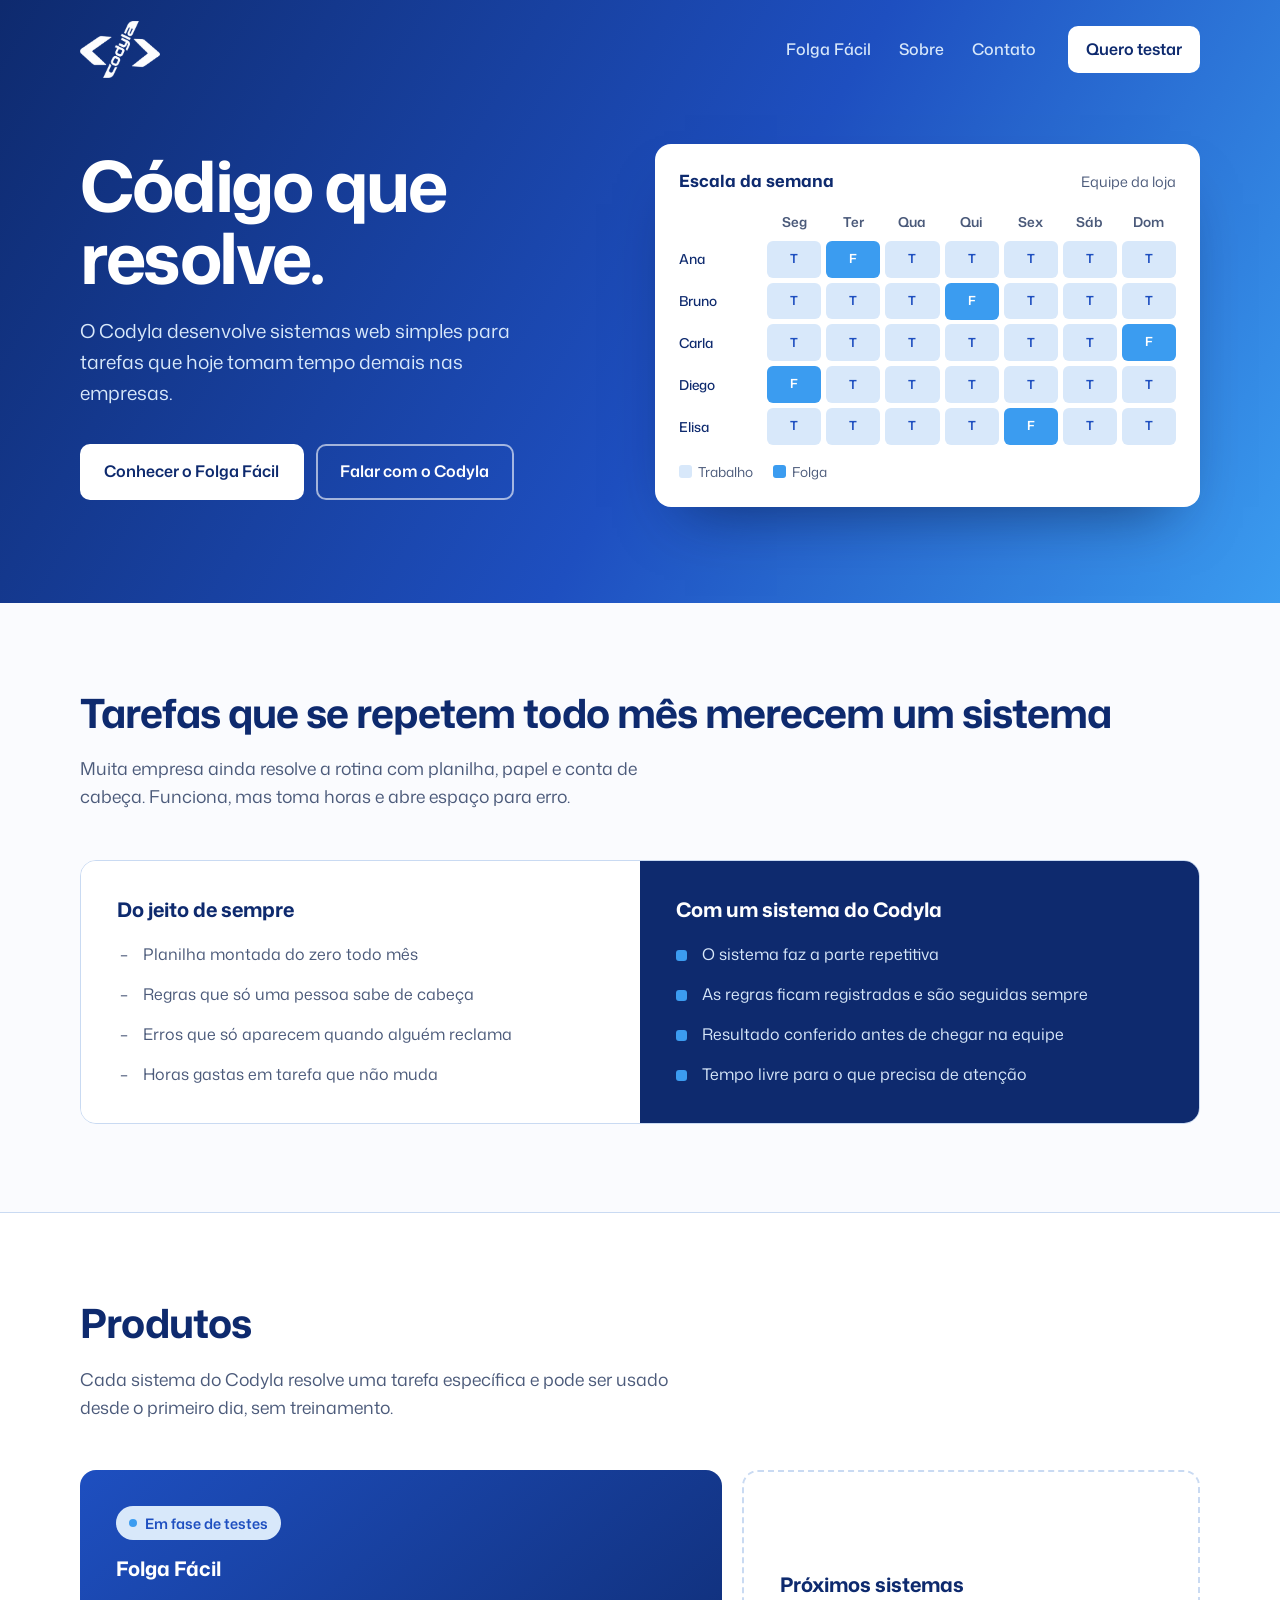
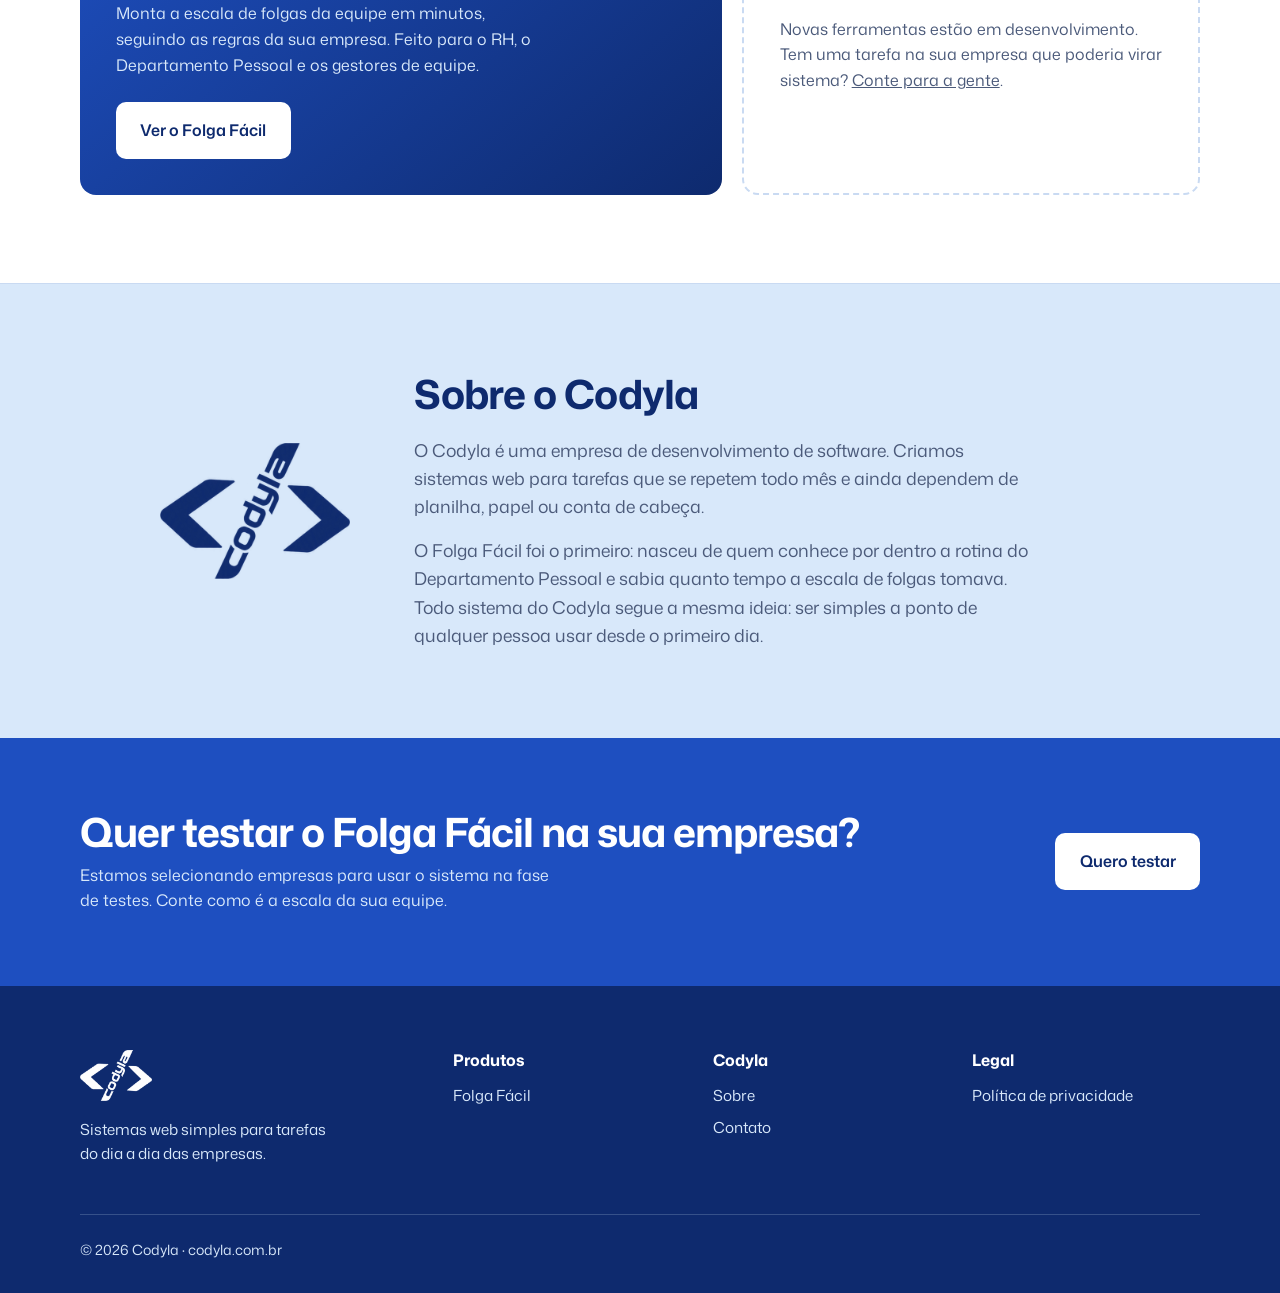
==== index.html @ 0c92e3c8 "Site do Codyla" ====
<!DOCTYPE html>
<html lang="pt-BR">
<head>
<meta charset="UTF-8">
<meta name="viewport" content="width=device-width, initial-scale=1">
<title>Codyla · Código que resolve</title>
<meta name="description" content="O Codyla desenvolve sistemas web simples para resolver tarefas do dia a dia das empresas. Conheça o Folga Fácil, o montador de escala de folgas.">
<meta property="og:title" content="Codyla · Código que resolve">
<meta property="og:description" content="O Codyla desenvolve sistemas web simples para resolver tarefas do dia a dia das empresas. Conheça o Folga Fácil, o montador de escala de folgas.">
<link rel="icon" type="image/png" href="img/favicon.png">
<link rel="apple-touch-icon" href="img/apple-touch-icon.png">
<link rel="preload" href="fonts/mona-sans.woff2" as="font" type="font/woff2" crossorigin>
<link rel="stylesheet" href="css/estilo.css">
</head>
<body>

<header class="topo">
  <div class="container">
    <a href="index.html" class="logo"><img src="img/logo-branco.png" alt="Codyla, página inicial" width="480" height="342"></a>
    <button class="botao-menu" type="button" aria-expanded="false" aria-controls="navegacao">Menu</button>
    <div class="navegacao" id="navegacao">
      <nav aria-label="Principal">
        <ul class="menu">
          <li><a href="folga-facil.html">Folga Fácil</a></li>
          <li><a href="index.html#sobre">Sobre</a></li>
          <li><a href="contato.html">Contato</a></li>
        </ul>
      </nav>
      <a class="botao botao-claro botao-pequeno" href="contato.html?assunto=testar">Quero testar</a>
    </div>
  </div>
</header>

<main>
  <section class="abertura" aria-labelledby="titulo">
    <div class="container">
      <div>
        <h1 id="titulo">Código que resolve.</h1>
        <p>O Codyla desenvolve sistemas web simples para tarefas que hoje tomam tempo demais nas empresas.</p>
        <div class="botoes">
          <a class="botao botao-claro" href="folga-facil.html">Conhecer o Folga Fácil</a>
          <a class="botao botao-contorno" href="contato.html">Falar com o Codyla</a>
        </div>
      </div>
      <figure class="escala" aria-label="Exemplo de escala de folgas montada pelo Folga Fácil">
        <div class="escala-cab"><strong>Escala da semana</strong><span>Equipe da loja</span></div>
        <div class="grade" id="grade"></div>
        <figcaption class="escala-legenda">
          <span><i style="background:var(--gelo)"></i>Trabalho</span>
          <span><i style="background:var(--vivo)"></i>Folga</span>
        </figcaption>
      </figure>
    </div>
  </section>

  <section aria-labelledby="titulo-problema">
    <div class="container">
      <h2 id="titulo-problema">Tarefas que se repetem todo mês merecem um sistema</h2>
      <p class="intro">Muita empresa ainda resolve a rotina com planilha, papel e conta de cabeça. Funciona, mas toma horas e abre espaço para erro.</p>
      <div class="comparacao">
        <div class="antes">
          <h3>Do jeito de sempre</h3>
          <ul>
            <li>Planilha montada do zero todo mês</li>
            <li>Regras que só uma pessoa sabe de cabeça</li>
            <li>Erros que só aparecem quando alguém reclama</li>
            <li>Horas gastas em tarefa que não muda</li>
          </ul>
        </div>
        <div class="depois">
          <h3>Com um sistema do Codyla</h3>
          <ul>
            <li>O sistema faz a parte repetitiva</li>
            <li>As regras ficam registradas e são seguidas sempre</li>
            <li>Resultado conferido antes de chegar na equipe</li>
            <li>Tempo livre para o que precisa de atenção</li>
          </ul>
        </div>
      </div>
    </div>
  </section>

  <section class="fundo-branco" aria-labelledby="titulo-produtos">
    <div class="container">
      <h2 id="titulo-produtos">Produtos</h2>
      <p class="intro">Cada sistema do Codyla resolve uma tarefa específica e pode ser usado desde o primeiro dia, sem treinamento.</p>
      <div class="produtos">
        <article class="produto produto-destaque">
          <span class="status">Em fase de testes</span>
          <h3>Folga Fácil</h3>
          <p>Monta a escala de folgas da equipe em minutos, seguindo as regras da sua empresa. Feito para o RH, o Departamento Pessoal e os gestores de equipe.</p>
          <a class="botao botao-claro" href="folga-facil.html">Ver o Folga Fácil</a>
        </article>
        <article class="produto produto-futuro">
          <h3>Próximos sistemas</h3>
          <p>Novas ferramentas estão em desenvolvimento. Tem uma tarefa na sua empresa que poderia virar sistema? <a href="contato.html?assunto=ideia">Conte para a gente</a>.</p>
        </article>
      </div>
    </div>
  </section>

  <section class="sobre fundo-gelo" id="sobre" aria-labelledby="titulo-sobre">
    <div class="container">
      <img src="img/logo-navy.png" alt="" width="480" height="342">
      <div>
        <h2 id="titulo-sobre">Sobre o Codyla</h2>
        <p>O Codyla é uma empresa de desenvolvimento de software. Criamos sistemas web para tarefas que se repetem todo mês e ainda dependem de planilha, papel ou conta de cabeça.</p>
        <p>O Folga Fácil foi o primeiro: nasceu de quem conhece por dentro a rotina do Departamento Pessoal e sabia quanto tempo a escala de folgas tomava. Todo sistema do Codyla segue a mesma ideia: ser simples a ponto de qualquer pessoa usar desde o primeiro dia.</p>
      </div>
    </div>
  </section>

  <section class="chamada" aria-labelledby="titulo-chamada">
    <div class="container">
      <div>
        <h2 id="titulo-chamada">Quer testar o Folga Fácil na sua empresa?</h2>
        <p>Estamos selecionando empresas para usar o sistema na fase de testes. Conte como é a escala da sua equipe.</p>
      </div>
      <a class="botao botao-claro" href="contato.html?assunto=testar">Quero testar</a>
    </div>
  </section>
</main>

<footer>
  <div class="container">
    <div class="rodape-grade">
      <div>
        <img src="img/logo-branco.png" alt="Codyla" width="480" height="342">
        <p>Sistemas web simples para tarefas do dia a dia das empresas.</p>
      </div>
      <div>
        <h3>Produtos</h3>
        <ul><li><a href="folga-facil.html">Folga Fácil</a></li></ul>
      </div>
      <div>
        <h3>Codyla</h3>
        <ul>
          <li><a href="index.html#sobre">Sobre</a></li>
          <li><a href="contato.html">Contato</a></li>
        </ul>
      </div>
      <div>
        <h3>Legal</h3>
        <ul><li><a href="privacidade.html">Política de privacidade</a></li></ul>
      </div>
    </div>
    <div class="rodape-base">© <span class="ano">2026</span> Codyla · codyla.com.br</div>
  </div>
</footer>

<script src="js/site.js"></script>
</body>
</html>
---- css/estilo.css ----
@font-face{
  font-family:"Mona Sans";
  src:url("../fonts/mona-sans.woff2") format("woff2");
  font-weight:200 900;font-style:normal;font-display:swap;
}
/* Paleta oficial da marca (manual Codyla v1.0) */
:root{
  --gelo:#D8E8FA;
  --vivo:#3B9CF0;
  --royal:#1E4FC0;
  --noite:#0E2A6E;
  --fundo:#FAFBFE;
  --texto:#0E2A6E;
  --texto-suave:#4B5A7A;
  --branco:#FFFFFF;
  --linha:#C9DAF2;
  --raio:10px;
}
*{box-sizing:border-box;margin:0;padding:0}
html{scroll-behavior:smooth}
body{
  font-family:"Mona Sans",system-ui,-apple-system,"Segoe UI",sans-serif;
  font-size:1rem;line-height:1.6;color:var(--texto);background:var(--fundo);
  -webkit-font-smoothing:antialiased;
}
img{display:block;max-width:100%;height:auto}
a{color:inherit}
:focus-visible{outline:3px solid var(--vivo);outline-offset:3px;border-radius:4px}
.container{width:min(1120px,100% - 2.5rem);margin-inline:auto}

/* ---------- Cabeçalho ---------- */
.topo{position:absolute;inset:0 0 auto;z-index:10;padding:1.3rem 0}
.topo .container{display:flex;align-items:center;justify-content:space-between;gap:1rem}
.topo .logo img{width:80px}
.navegacao{display:flex;align-items:center;gap:2rem}
.menu{display:flex;gap:1.75rem;list-style:none;font-weight:500}
.menu a{text-decoration:none;color:var(--gelo)}
.menu a:hover,.menu a[aria-current="page"]{color:var(--branco)}
.menu a[aria-current="page"]{text-decoration:underline;text-underline-offset:6px;text-decoration-thickness:2px}
.botao-menu{display:none;background:none;border:2px solid rgba(255,255,255,.5);color:var(--branco);border-radius:8px;padding:.45rem .8rem;font:inherit;font-weight:600;cursor:pointer}

/* ---------- Botões ---------- */
.botoes{display:flex;flex-wrap:wrap;gap:.75rem}
.botao{
  display:inline-block;font:inherit;font-weight:600;text-decoration:none;cursor:pointer;
  padding:.85rem 1.4rem;border-radius:var(--raio);border:2px solid transparent;text-align:center;
}
.botao-pequeno{padding:.55rem 1rem}
.botao-claro{background:var(--branco);color:var(--noite)}
.botao-claro:hover{background:var(--gelo)}
.botao-contorno{border-color:rgba(255,255,255,.6);color:var(--branco)}
.botao-contorno:hover{border-color:var(--branco);background:rgba(255,255,255,.08)}
.botao-escuro{background:var(--royal);color:var(--branco)}
.botao-escuro:hover{background:var(--noite)}

/* ---------- Abertura (degradê do outdoor) ---------- */
.abertura{
  background:linear-gradient(120deg,var(--noite) 0%,var(--royal) 55%,var(--vivo) 100%);
  color:var(--branco);padding:9rem 0 6rem;
}
.abertura .container{display:grid;grid-template-columns:1fr 1.05fr;gap:3.5rem;align-items:center}
.abertura-curta{padding:8.5rem 0 4rem}
.abertura-curta .container{display:block;max-width:760px;margin-left:max(1.25rem,calc((100% - 1120px)/2))}
h1{font-weight:700;font-size:clamp(2.6rem,5.6vw,4.4rem);line-height:1.02;letter-spacing:-.035em;margin-bottom:1.4rem}
.abertura-curta h1{font-size:clamp(2.2rem,4.6vw,3.4rem)}
.abertura p{font-size:1.2rem;color:var(--gelo);max-width:36ch;margin-bottom:2.2rem}
.abertura-curta p{margin-bottom:0;max-width:52ch}

/* ---------- Escala de exemplo ---------- */
.escala{
  background:var(--branco);color:var(--texto);border-radius:16px;padding:1.5rem;
  box-shadow:0 30px 60px -30px rgba(5,18,52,.6);
}
.escala-cab{display:flex;justify-content:space-between;align-items:baseline;margin-bottom:1rem}
.escala-cab strong{font-weight:700;font-size:1.05rem}
.escala-cab span{font-size:.9rem;color:var(--texto-suave)}
.grade{display:grid;grid-template-columns:5.2rem repeat(7,1fr);gap:5px;font-size:.85rem}
.grade .dia{text-align:center;color:var(--texto-suave);font-weight:600;padding-bottom:.2rem}
.grade .nome{display:flex;align-items:center;font-weight:500;white-space:nowrap;overflow:hidden;text-overflow:ellipsis}
.celula{height:2.3rem;border-radius:6px;background:var(--gelo);display:grid;place-items:center;font-weight:600;font-size:.78rem;color:var(--royal)}
.celula.folga{background:var(--vivo);color:var(--branco)}
.escala-legenda{display:flex;gap:1.25rem;margin-top:1rem;font-size:.85rem;color:var(--texto-suave)}
.escala-legenda i{display:inline-block;width:.8rem;height:.8rem;border-radius:3px;margin-right:.4rem;vertical-align:-1px}
@media (prefers-reduced-motion:no-preference){
  .celula.folga{animation:marca-folga .45s ease-out both;animation-delay:calc(var(--o) * 110ms + 400ms)}
  @keyframes marca-folga{from{background:var(--gelo);color:transparent;transform:scale(.85)}to{background:var(--vivo);transform:scale(1)}}
}

/* ---------- Seções ---------- */
section{padding:5.5rem 0}
h2{font-weight:700;font-size:clamp(1.75rem,3.2vw,2.5rem);line-height:1.12;letter-spacing:-.025em;margin-bottom:1.25rem}
h3{font-weight:700;font-size:1.25rem;line-height:1.25;margin-bottom:.5rem}
.intro{color:var(--texto-suave);font-size:1.1rem;max-width:56ch;margin-bottom:3rem}
.fundo-gelo{background:var(--gelo)}
.fundo-branco{background:var(--branco);border-block:1px solid var(--linha)}

.status{
  display:inline-flex;align-items:center;gap:.5rem;font-size:.9rem;font-weight:600;
  background:var(--gelo);color:var(--royal);padding:.35rem .8rem;border-radius:99px;margin-bottom:1.25rem;
}
.status::before{content:"";width:.5rem;height:.5rem;border-radius:50%;background:var(--vivo)}
.abertura .status{background:rgba(255,255,255,.14);color:var(--branco)}

/* Antes x depois */
.comparacao{display:grid;grid-template-columns:1fr 1fr;border-radius:16px;overflow:hidden;border:1px solid var(--linha)}
.comparacao > div{padding:2.25rem}
.comparacao .antes{background:var(--branco)}
.comparacao .depois{background:var(--noite);color:var(--branco)}
.comparacao h3{margin-bottom:1.25rem}
.comparacao ul{list-style:none;display:grid;gap:.9rem}
.comparacao li{padding-left:1.6rem;position:relative}
.comparacao .antes li{color:var(--texto-suave)}
.comparacao .antes li::before{content:"–";position:absolute;left:.2rem;color:var(--texto-suave)}
.comparacao .depois li{color:var(--gelo)}
.comparacao .depois li::before{content:"";position:absolute;left:0;top:.5em;width:.7rem;height:.7rem;border-radius:3px;background:var(--vivo)}

/* Produtos */
.produtos{display:grid;grid-template-columns:1.4fr 1fr;gap:1.25rem}
.produto{border-radius:16px;padding:2.25rem;display:flex;flex-direction:column;gap:.75rem}
.produto-destaque{background:linear-gradient(140deg,var(--royal),var(--noite));color:var(--branco)}
.produto .status{align-self:flex-start;margin-bottom:.25rem}
.produto-destaque p{color:var(--gelo);max-width:44ch}
.produto-destaque .botao{align-self:flex-start;margin-top:.75rem}
.produto-futuro{border:2px dashed var(--linha);color:var(--texto-suave);justify-content:center}
.produto-futuro h3{color:var(--texto)}

/* Recursos */
.recursos{list-style:none;display:grid;grid-template-columns:1fr 1fr;gap:2rem 3rem}
.recursos li{padding-left:1.4rem;border-left:3px solid var(--vivo)}
.recursos strong{display:block;font-size:1.1rem;margin-bottom:.15rem}
.recursos span{color:var(--texto-suave)}

/* Passo a passo (sequência real) */
.passos{list-style:none;display:grid;grid-template-columns:repeat(3,1fr);gap:2.5rem;counter-reset:passo}
.passos li{counter-increment:passo}
.passos li::before{
  content:counter(passo);display:grid;place-items:center;width:2.6rem;height:2.6rem;border-radius:50%;
  background:var(--royal);color:var(--branco);font-weight:700;margin-bottom:1rem;
}
.passos p{color:var(--texto-suave)}

/* Sobre */
.sobre .container{display:grid;grid-template-columns:auto 1fr;gap:4rem;align-items:center;max-width:960px}
.sobre img{width:190px}
.sobre p{color:var(--texto-suave);margin-bottom:1rem;font-size:1.1rem;max-width:56ch}
.sobre p:last-child{margin-bottom:0}

/* Chamada final */
.chamada{background:var(--royal);color:var(--branco);padding:4.5rem 0}
.chamada .container{display:flex;justify-content:space-between;align-items:center;gap:2rem;flex-wrap:wrap}
.chamada h2{margin-bottom:.5rem}
.chamada p{color:var(--gelo);max-width:48ch}

/* Perguntas */
.perguntas{max-width:760px}
.perguntas details{border-bottom:1px solid var(--linha);padding:1.1rem 0}
.perguntas summary{font-weight:600;font-size:1.1rem;cursor:pointer;list-style:none;display:flex;justify-content:space-between;gap:1rem}
.perguntas summary::-webkit-details-marker{display:none}
.perguntas summary::after{content:"+";font-size:1.4rem;line-height:1;color:var(--royal)}
.perguntas details[open] summary::after{content:"–"}
.perguntas details p{color:var(--texto-suave);margin-top:.6rem;max-width:62ch}

/* ---------- Formulário ---------- */
.contato-grade{display:grid;grid-template-columns:1fr 1.4fr;gap:3.5rem;align-items:start}
.contato-lado p{color:var(--texto-suave);margin-bottom:1.25rem}
.contato-lado strong{display:block}
form{display:grid;gap:1rem;background:var(--branco);border:1px solid var(--linha);border-radius:16px;padding:2rem}
.duas{display:grid;grid-template-columns:1fr 1fr;gap:1rem}
label{display:grid;gap:.35rem;font-weight:600;font-size:.95rem}
label small{font-weight:400;color:var(--texto-suave)}
input,textarea,select{
  font:inherit;font-weight:400;padding:.75rem .9rem;border:1.5px solid var(--linha);border-radius:var(--raio);
  background:var(--fundo);color:var(--texto);width:100%;
}
input:focus,textarea:focus,select:focus{border-color:var(--royal);outline:none;box-shadow:0 0 0 3px var(--gelo)}
textarea{min-height:7rem;resize:vertical}
.aceite{display:flex;gap:.6rem;align-items:flex-start;font-weight:400;font-size:.92rem;color:var(--texto-suave)}
.aceite input{width:auto;margin-top:.3rem;accent-color:var(--royal)}
.escondido{position:absolute;left:-9999px}
form .botao{justify-self:start}

/* Texto longo (privacidade) */
.texto-longo{max-width:720px}
.texto-longo h2{font-size:1.4rem;margin:2.25rem 0 .6rem}
.texto-longo p,.texto-longo li{color:var(--texto-suave);margin-bottom:.8rem}
.texto-longo ul{padding-left:1.25rem}

/* ---------- Rodapé ---------- */
footer{background:var(--noite);color:var(--gelo);padding:4rem 0 2rem;font-size:.95rem}
.rodape-grade{display:grid;grid-template-columns:1.5fr repeat(3,1fr);gap:2rem;margin-bottom:3rem}
.rodape-grade img{width:72px;margin-bottom:1rem}
.rodape-grade p{max-width:28ch}
.rodape-grade h3{font-size:1rem;color:var(--branco);margin-bottom:.8rem}
.rodape-grade ul{list-style:none;display:grid;gap:.5rem}
.rodape-grade a{text-decoration:none}
.rodape-grade a:hover{color:var(--branco);text-decoration:underline}
.rodape-base{border-top:1px solid rgba(216,232,250,.2);padding-top:1.5rem;font-size:.88rem}

/* ---------- Responsivo ---------- */
@media (max-width:900px){
  .abertura .container,.contato-grade,.produtos{grid-template-columns:1fr;gap:2.5rem}
  .abertura{padding:7.5rem 0 4rem}
  .abertura-curta{padding:7.5rem 0 3.5rem}
  .sobre .container{grid-template-columns:1fr;gap:2rem}
  .sobre img{width:130px}
  .comparacao,.recursos,.passos{grid-template-columns:1fr}
  .rodape-grade{grid-template-columns:1fr 1fr}
  section{padding:4rem 0}
  .botao-menu{display:block}
  .navegacao{
    display:none;position:absolute;top:100%;left:1.25rem;right:1.25rem;
    flex-direction:column;align-items:stretch;gap:1rem;
    background:var(--noite);padding:1.25rem;border-radius:12px;box-shadow:0 20px 40px -20px rgba(0,0,0,.5);
  }
  .navegacao.aberta{display:flex}
  .menu{flex-direction:column;gap:.9rem}
}
@media (max-width:520px){
  .topo .logo img{width:66px}
  .escala{padding:1rem}
  .grade{grid-template-columns:4rem repeat(7,1fr);gap:3px;font-size:.75rem}
  .celula{height:1.9rem;font-size:.68rem}
  .duas{grid-template-columns:1fr}
  form{padding:1.25rem}
  .comparacao > div,.produto{padding:1.6rem}
  .rodape-grade{grid-template-columns:1fr}
}
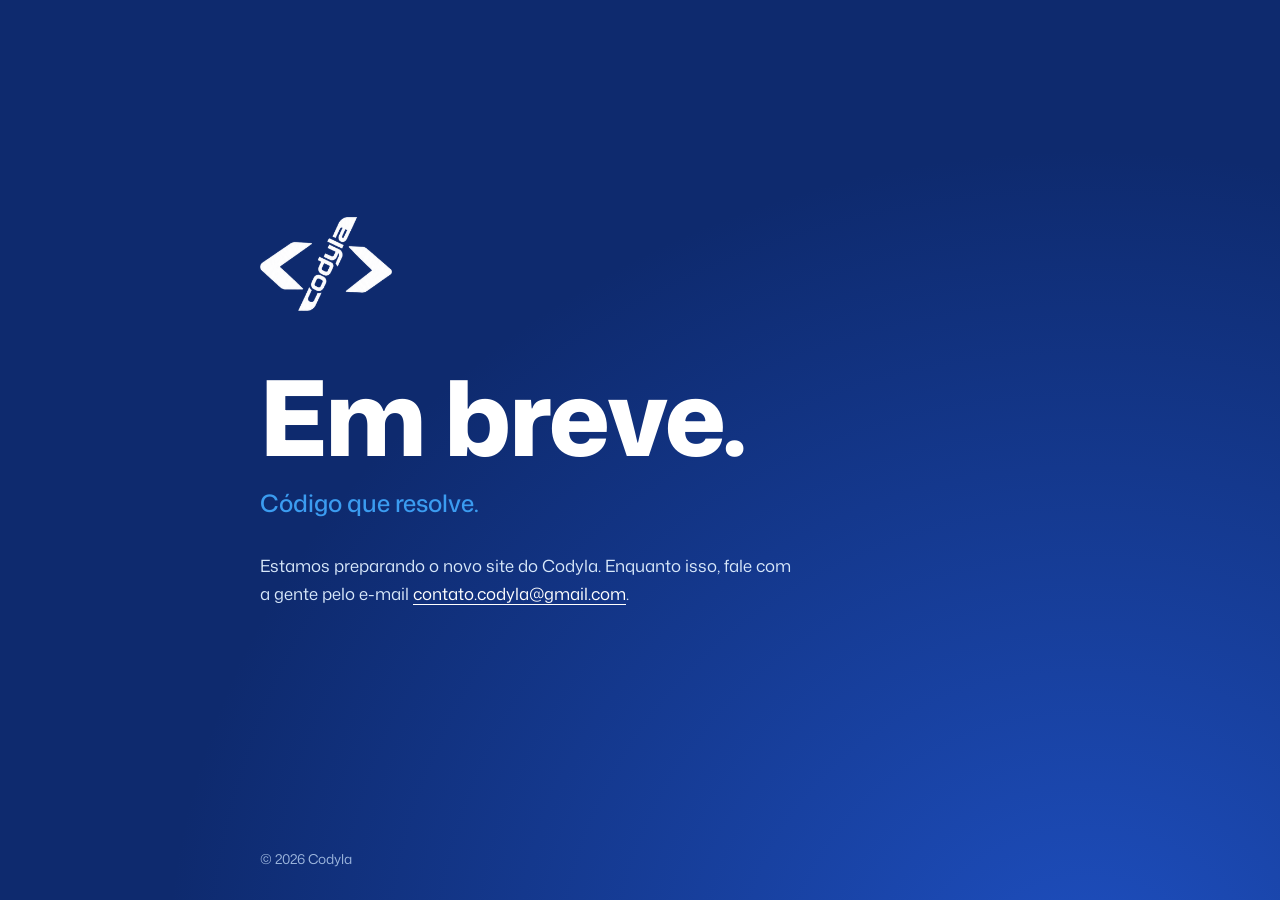
==== commit c5f41f5f: "Página Em breve" ====
--- a/index.html
+++ b/index.html
@@ -1,153 +1,38 @@
 <!DOCTYPE html>
+<!-- Página "Em breve" do Codyla. Fica no ramo em-breve do repositório do site. -->
 <html lang="pt-BR">
 <head>
 <meta charset="UTF-8">
 <meta name="viewport" content="width=device-width, initial-scale=1">
-<title>Codyla · Código que resolve</title>
-<meta name="description" content="O Codyla desenvolve sistemas web simples para resolver tarefas do dia a dia das empresas. Conheça o Folga Fácil, o montador de escala de folgas.">
-<meta property="og:title" content="Codyla · Código que resolve">
-<meta property="og:description" content="O Codyla desenvolve sistemas web simples para resolver tarefas do dia a dia das empresas. Conheça o Folga Fácil, o montador de escala de folgas.">
+<title>Codyla · Em breve</title>
+<meta name="description" content="O Codyla desenvolve sistemas web simples para resolver tarefas do dia a dia das empresas. Site novo em breve.">
 <link rel="icon" type="image/png" href="img/favicon.png">
 <link rel="apple-touch-icon" href="img/apple-touch-icon.png">
 <link rel="preload" href="fonts/mona-sans.woff2" as="font" type="font/woff2" crossorigin>
-<link rel="stylesheet" href="css/estilo.css">
+<style>
+  @font-face{font-family:"Mona Sans";src:url("fonts/mona-sans.woff2") format("woff2");font-weight:200 900;font-display:swap}
+  *{box-sizing:border-box;margin:0;padding:0}
+  html,body{height:100%}
+  body{font-family:"Mona Sans",system-ui,sans-serif;color:#D8E8FA;background:#0E2A6E;
+       background-image:radial-gradient(ellipse at 85% 110%,#1E4FC0 0%,transparent 60%);
+       display:flex;flex-direction:column;min-height:100vh;-webkit-font-smoothing:antialiased}
+  main{flex:1;display:flex;flex-direction:column;justify-content:center;width:min(760px,100% - 3rem);margin-inline:auto;padding:4rem 0}
+  img{width:132px;height:auto;margin-bottom:3.5rem}
+  h1{font-size:clamp(3rem,10vw,6.5rem);font-weight:800;font-stretch:112%;line-height:.95;letter-spacing:-.02em;color:#fff}
+  .frase{margin-top:1.25rem;font-size:clamp(1.15rem,2.6vw,1.5rem);font-weight:500;color:#3B9CF0}
+  p.texto{margin-top:2rem;max-width:34rem;font-size:1.05rem;line-height:1.65}
+  a{color:#fff;text-underline-offset:4px}
+  a:focus-visible{outline:3px solid #3B9CF0;outline-offset:3px;border-radius:3px}
+  footer{width:min(760px,100% - 3rem);margin:0 auto;padding:1.5rem 0 2rem;font-size:.85rem;color:#9DB6DD}
+</style>
 </head>
 <body>
-
-<header class="topo">
-  <div class="container">
-    <a href="index.html" class="logo"><img src="img/logo-branco.png" alt="Codyla, página inicial" width="480" height="342"></a>
-    <button class="botao-menu" type="button" aria-expanded="false" aria-controls="navegacao">Menu</button>
-    <div class="navegacao" id="navegacao">
-      <nav aria-label="Principal">
-        <ul class="menu">
-          <li><a href="folga-facil.html">Folga Fácil</a></li>
-          <li><a href="index.html#sobre">Sobre</a></li>
-          <li><a href="contato.html">Contato</a></li>
-        </ul>
-      </nav>
-      <a class="botao botao-claro botao-pequeno" href="contato.html?assunto=testar">Quero testar</a>
-    </div>
-  </div>
-</header>
-
 <main>
-  <section class="abertura" aria-labelledby="titulo">
-    <div class="container">
-      <div>
-        <h1 id="titulo">Código que resolve.</h1>
-        <p>O Codyla desenvolve sistemas web simples para tarefas que hoje tomam tempo demais nas empresas.</p>
-        <div class="botoes">
-          <a class="botao botao-claro" href="folga-facil.html">Conhecer o Folga Fácil</a>
-          <a class="botao botao-contorno" href="contato.html">Falar com o Codyla</a>
-        </div>
-      </div>
-      <figure class="escala" aria-label="Exemplo de escala de folgas montada pelo Folga Fácil">
-        <div class="escala-cab"><strong>Escala da semana</strong><span>Equipe da loja</span></div>
-        <div class="grade" id="grade"></div>
-        <figcaption class="escala-legenda">
-          <span><i style="background:var(--gelo)"></i>Trabalho</span>
-          <span><i style="background:var(--vivo)"></i>Folga</span>
-        </figcaption>
-      </figure>
-    </div>
-  </section>
-
-  <section aria-labelledby="titulo-problema">
-    <div class="container">
-      <h2 id="titulo-problema">Tarefas que se repetem todo mês merecem um sistema</h2>
-      <p class="intro">Muita empresa ainda resolve a rotina com planilha, papel e conta de cabeça. Funciona, mas toma horas e abre espaço para erro.</p>
-      <div class="comparacao">
-        <div class="antes">
-          <h3>Do jeito de sempre</h3>
-          <ul>
-            <li>Planilha montada do zero todo mês</li>
-            <li>Regras que só uma pessoa sabe de cabeça</li>
-            <li>Erros que só aparecem quando alguém reclama</li>
-            <li>Horas gastas em tarefa que não muda</li>
-          </ul>
-        </div>
-        <div class="depois">
-          <h3>Com um sistema do Codyla</h3>
-          <ul>
-            <li>O sistema faz a parte repetitiva</li>
-            <li>As regras ficam registradas e são seguidas sempre</li>
-            <li>Resultado conferido antes de chegar na equipe</li>
-            <li>Tempo livre para o que precisa de atenção</li>
-          </ul>
-        </div>
-      </div>
-    </div>
-  </section>
-
-  <section class="fundo-branco" aria-labelledby="titulo-produtos">
-    <div class="container">
-      <h2 id="titulo-produtos">Produtos</h2>
-      <p class="intro">Cada sistema do Codyla resolve uma tarefa específica e pode ser usado desde o primeiro dia, sem treinamento.</p>
-      <div class="produtos">
-        <article class="produto produto-destaque">
-          <span class="status">Em fase de testes</span>
-          <h3>Folga Fácil</h3>
-          <p>Monta a escala de folgas da equipe em minutos, seguindo as regras da sua empresa. Feito para o RH, o Departamento Pessoal e os gestores de equipe.</p>
-          <a class="botao botao-claro" href="folga-facil.html">Ver o Folga Fácil</a>
-        </article>
-        <article class="produto produto-futuro">
-          <h3>Próximos sistemas</h3>
-          <p>Novas ferramentas estão em desenvolvimento. Tem uma tarefa na sua empresa que poderia virar sistema? <a href="contato.html?assunto=ideia">Conte para a gente</a>.</p>
-        </article>
-      </div>
-    </div>
-  </section>
-
-  <section class="sobre fundo-gelo" id="sobre" aria-labelledby="titulo-sobre">
-    <div class="container">
-      <img src="img/logo-navy.png" alt="" width="480" height="342">
-      <div>
-        <h2 id="titulo-sobre">Sobre o Codyla</h2>
-        <p>O Codyla é uma empresa de desenvolvimento de software. Criamos sistemas web para tarefas que se repetem todo mês e ainda dependem de planilha, papel ou conta de cabeça.</p>
-        <p>O Folga Fácil foi o primeiro: nasceu de quem conhece por dentro a rotina do Departamento Pessoal e sabia quanto tempo a escala de folgas tomava. Todo sistema do Codyla segue a mesma ideia: ser simples a ponto de qualquer pessoa usar desde o primeiro dia.</p>
-      </div>
-    </div>
-  </section>
-
-  <section class="chamada" aria-labelledby="titulo-chamada">
-    <div class="container">
-      <div>
-        <h2 id="titulo-chamada">Quer testar o Folga Fácil na sua empresa?</h2>
-        <p>Estamos selecionando empresas para usar o sistema na fase de testes. Conte como é a escala da sua equipe.</p>
-      </div>
-      <a class="botao botao-claro" href="contato.html?assunto=testar">Quero testar</a>
-    </div>
-  </section>
+  <img src="img/logo-branco.png" alt="Codyla" width="480" height="342">
+  <h1>Em breve.</h1>
+  <p class="frase">Código que resolve.</p>
+  <p class="texto">Estamos preparando o novo site do Codyla. Enquanto isso, fale com a gente pelo e-mail <a href="mailto:contato.codyla@gmail.com">contato.codyla@gmail.com</a>.</p>
 </main>
-
-<footer>
-  <div class="container">
-    <div class="rodape-grade">
-      <div>
-        <img src="img/logo-branco.png" alt="Codyla" width="480" height="342">
-        <p>Sistemas web simples para tarefas do dia a dia das empresas.</p>
-      </div>
-      <div>
-        <h3>Produtos</h3>
-        <ul><li><a href="folga-facil.html">Folga Fácil</a></li></ul>
-      </div>
-      <div>
-        <h3>Codyla</h3>
-        <ul>
-          <li><a href="index.html#sobre">Sobre</a></li>
-          <li><a href="contato.html">Contato</a></li>
-        </ul>
-      </div>
-      <div>
-        <h3>Legal</h3>
-        <ul><li><a href="privacidade.html">Política de privacidade</a></li></ul>
-      </div>
-    </div>
-    <div class="rodape-base">© <span class="ano">2026</span> Codyla · codyla.com.br</div>
-  </div>
-</footer>
-
-<script src="js/site.js"></script>
+<footer>© 2026 Codyla</footer>
 </body>
 </html>
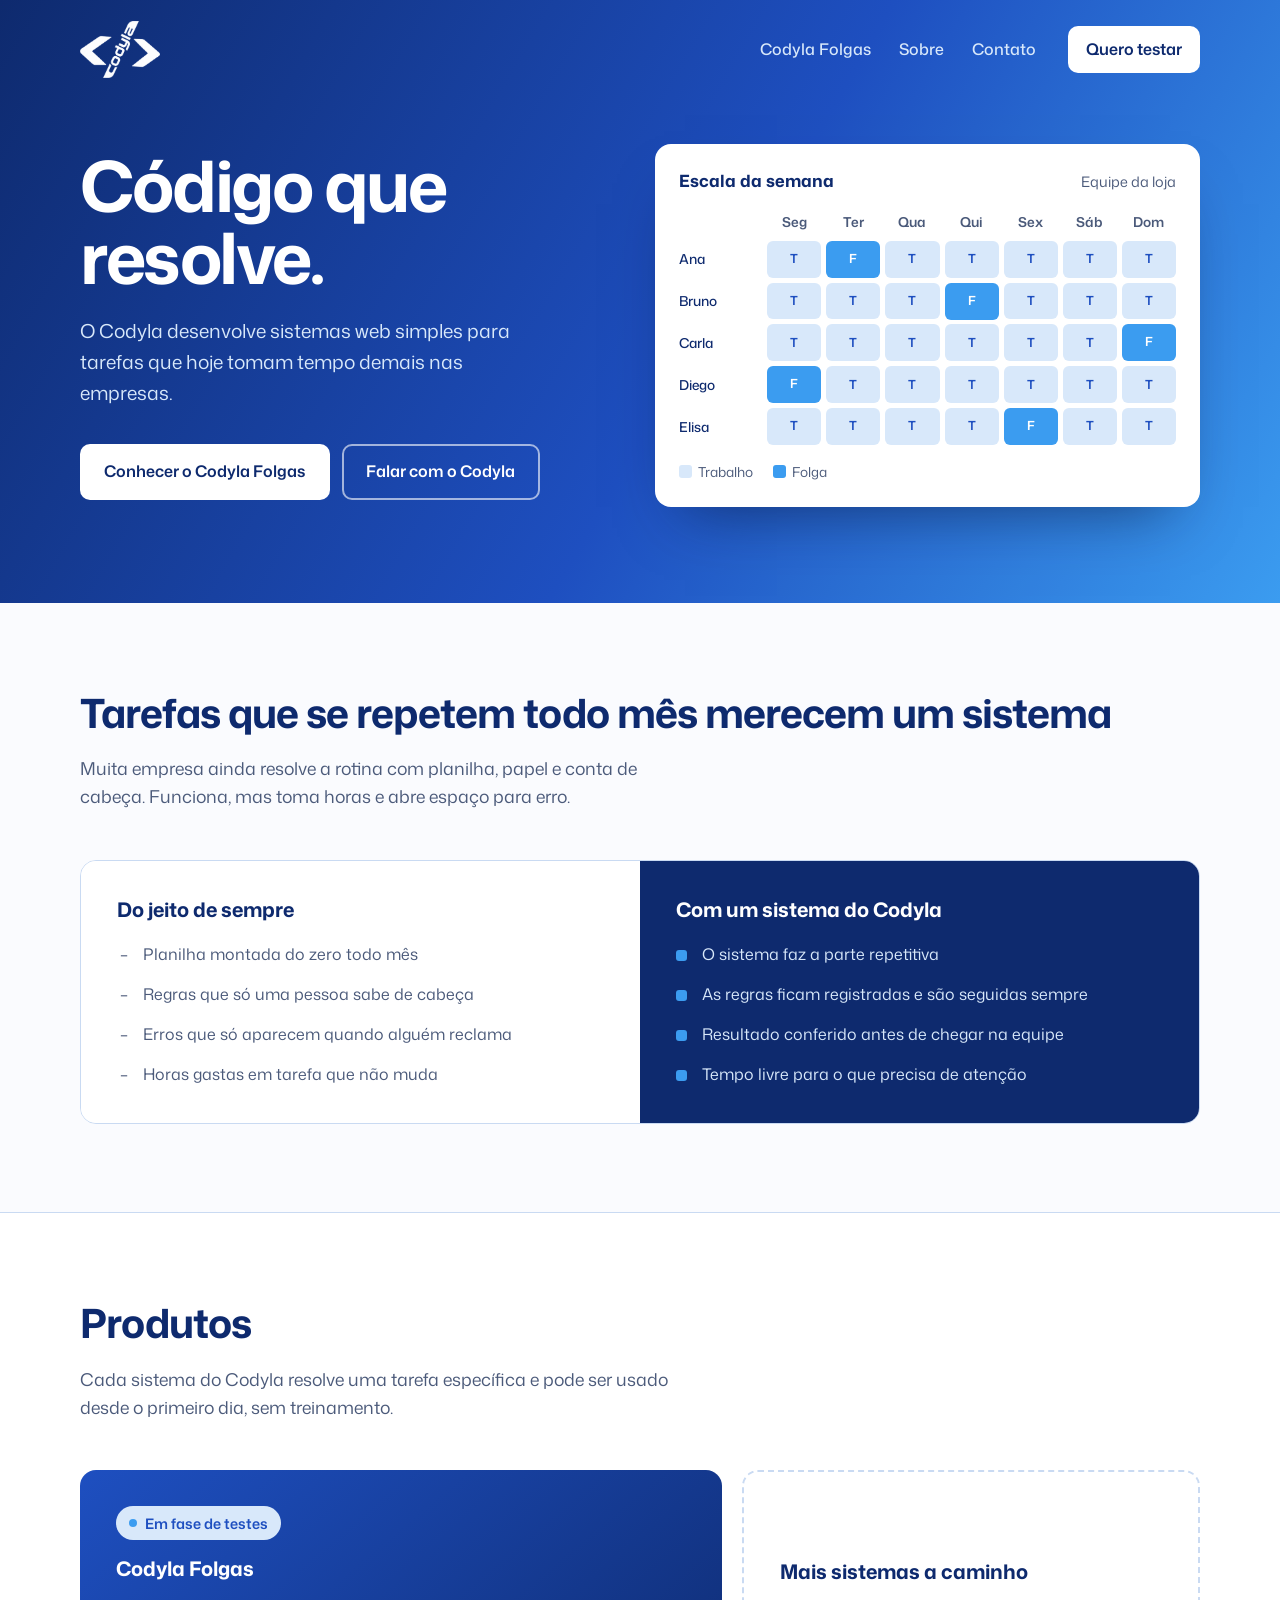
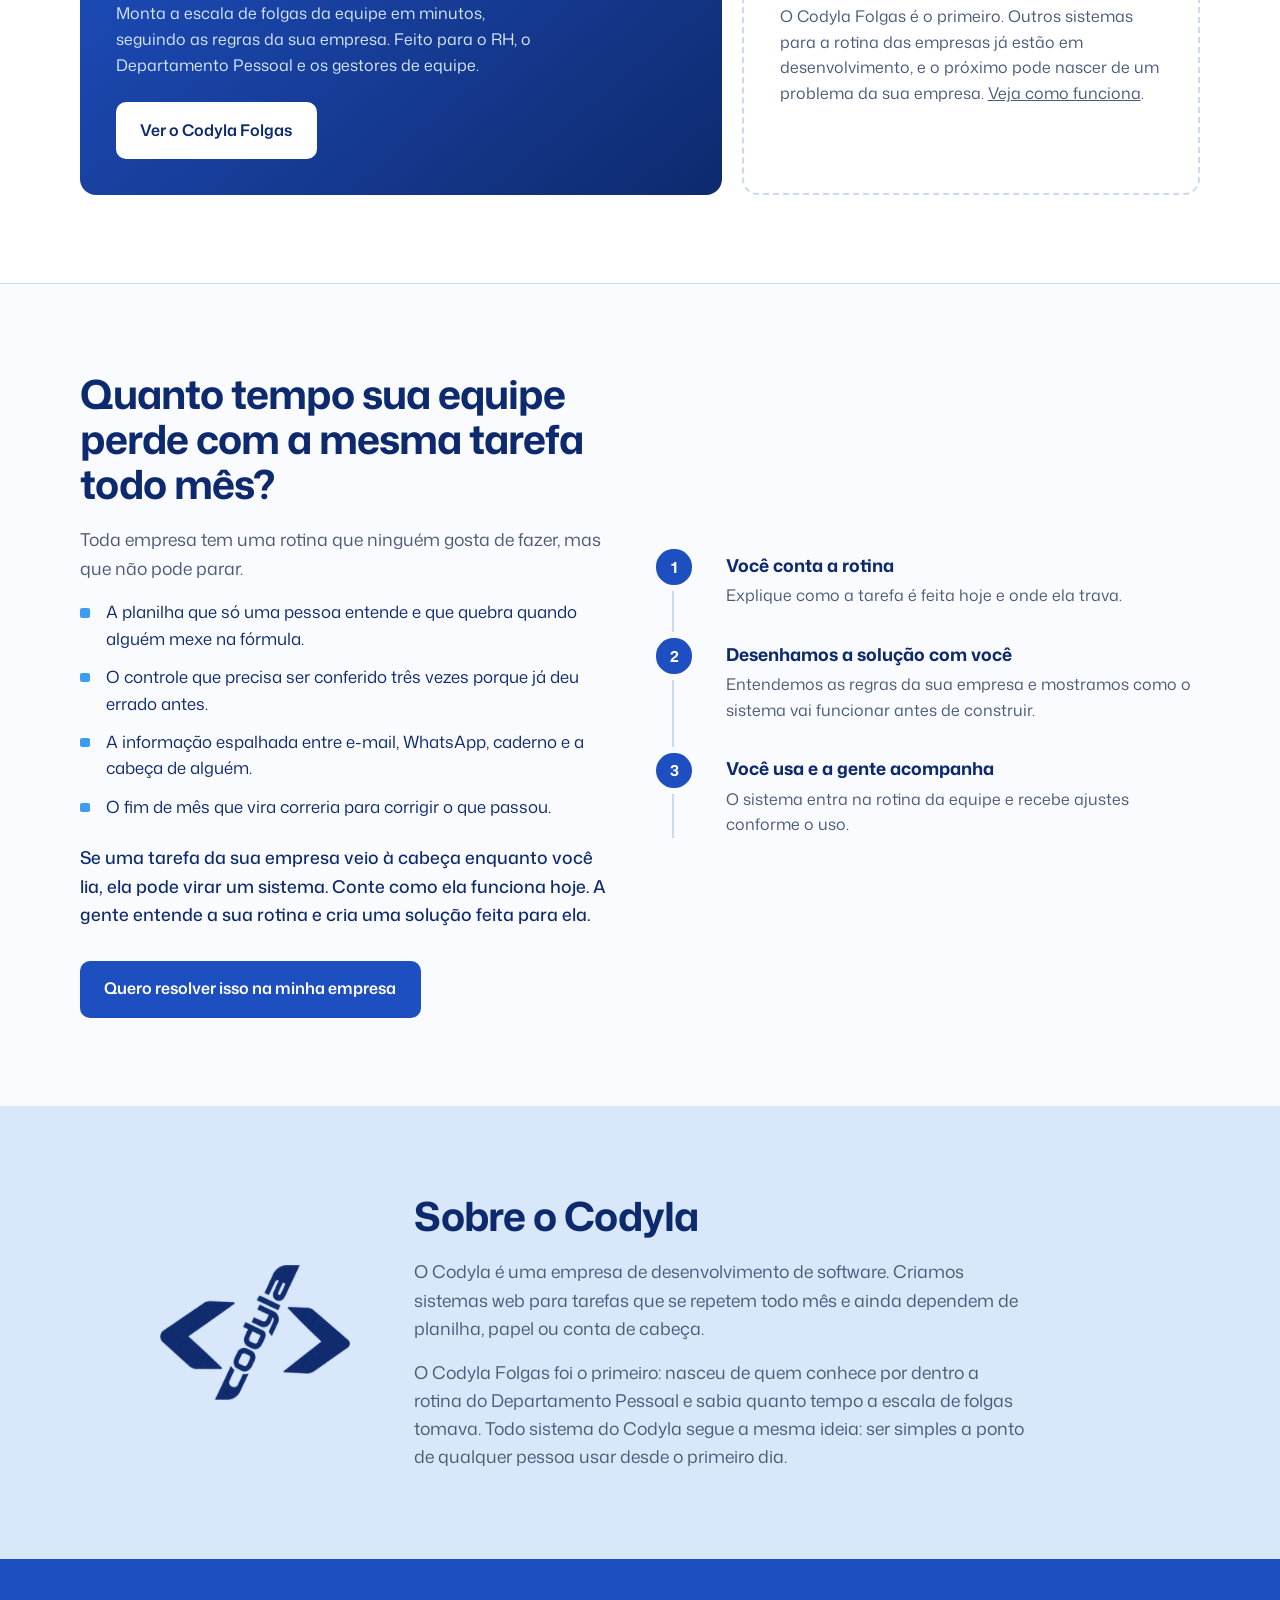
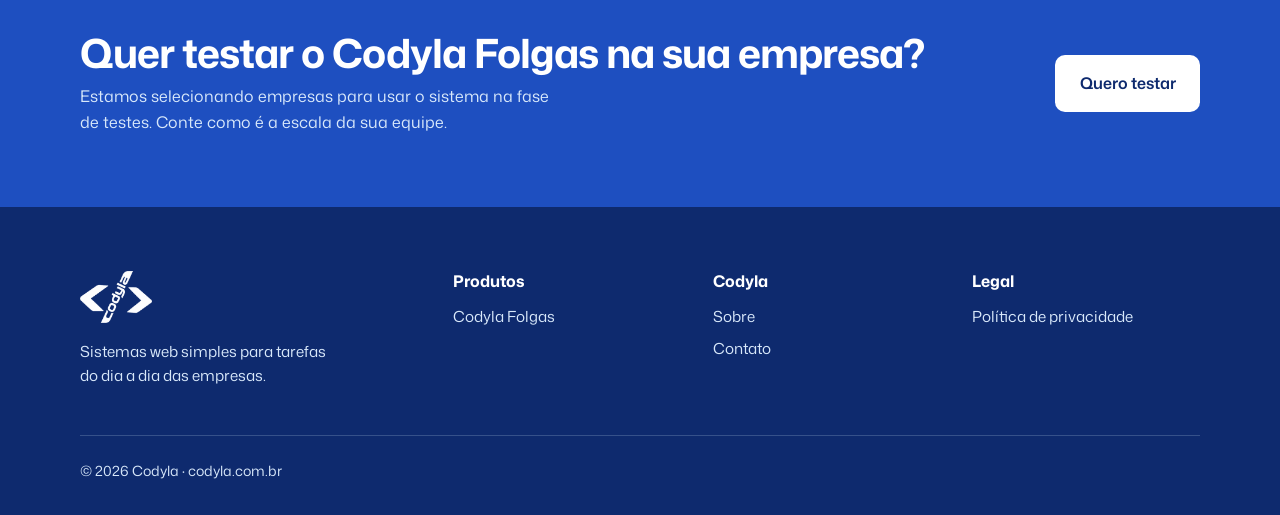
==== commit c4d8f732: "Página de preços, proposta de exemplo e site renomeado para Codyla Folgas" ====
--- a/index.html
+++ b/index.html
@@ -1,38 +1,175 @@
 <!DOCTYPE html>
-<!-- Página "Em breve" do Codyla. Fica no ramo em-breve do repositório do site. -->
 <html lang="pt-BR">
 <head>
 <meta charset="UTF-8">
 <meta name="viewport" content="width=device-width, initial-scale=1">
-<title>Codyla · Em breve</title>
-<meta name="description" content="O Codyla desenvolve sistemas web simples para resolver tarefas do dia a dia das empresas. Site novo em breve.">
+<title>Codyla · Código que resolve</title>
+<meta name="description" content="O Codyla desenvolve sistemas web simples para resolver tarefas do dia a dia das empresas. Conheça o Codyla Folgas, o montador de escala de folgas.">
+<meta property="og:title" content="Codyla · Código que resolve">
+<meta property="og:description" content="O Codyla desenvolve sistemas web simples para resolver tarefas do dia a dia das empresas. Conheça o Codyla Folgas, o montador de escala de folgas.">
 <link rel="icon" type="image/png" href="img/favicon.png">
 <link rel="apple-touch-icon" href="img/apple-touch-icon.png">
 <link rel="preload" href="fonts/mona-sans.woff2" as="font" type="font/woff2" crossorigin>
-<style>
-  @font-face{font-family:"Mona Sans";src:url("fonts/mona-sans.woff2") format("woff2");font-weight:200 900;font-display:swap}
-  *{box-sizing:border-box;margin:0;padding:0}
-  html,body{height:100%}
-  body{font-family:"Mona Sans",system-ui,sans-serif;color:#D8E8FA;background:#0E2A6E;
-       background-image:radial-gradient(ellipse at 85% 110%,#1E4FC0 0%,transparent 60%);
-       display:flex;flex-direction:column;min-height:100vh;-webkit-font-smoothing:antialiased}
-  main{flex:1;display:flex;flex-direction:column;justify-content:center;width:min(760px,100% - 3rem);margin-inline:auto;padding:4rem 0}
-  img{width:132px;height:auto;margin-bottom:3.5rem}
-  h1{font-size:clamp(3rem,10vw,6.5rem);font-weight:800;font-stretch:112%;line-height:.95;letter-spacing:-.02em;color:#fff}
-  .frase{margin-top:1.25rem;font-size:clamp(1.15rem,2.6vw,1.5rem);font-weight:500;color:#3B9CF0}
-  p.texto{margin-top:2rem;max-width:34rem;font-size:1.05rem;line-height:1.65}
-  a{color:#fff;text-underline-offset:4px}
-  a:focus-visible{outline:3px solid #3B9CF0;outline-offset:3px;border-radius:3px}
-  footer{width:min(760px,100% - 3rem);margin:0 auto;padding:1.5rem 0 2rem;font-size:.85rem;color:#9DB6DD}
-</style>
+<link rel="stylesheet" href="css/estilo.css">
 </head>
 <body>
+
+<header class="topo">
+  <div class="container">
+    <a href="index.html" class="logo"><img src="img/logo-branco.png" alt="Codyla, página inicial" width="480" height="342"></a>
+    <button class="botao-menu" type="button" aria-expanded="false" aria-controls="navegacao">Menu</button>
+    <div class="navegacao" id="navegacao">
+      <nav aria-label="Principal">
+        <ul class="menu">
+          <li><a href="codyla-folgas.html">Codyla Folgas</a></li>
+          <li><a href="index.html#sobre">Sobre</a></li>
+          <li><a href="contato.html">Contato</a></li>
+        </ul>
+      </nav>
+      <a class="botao botao-claro botao-pequeno" href="contato.html?assunto=testar">Quero testar</a>
+    </div>
+  </div>
+</header>
+
 <main>
-  <img src="img/logo-branco.png" alt="Codyla" width="480" height="342">
-  <h1>Em breve.</h1>
-  <p class="frase">Código que resolve.</p>
-  <p class="texto">Estamos preparando o novo site do Codyla. Enquanto isso, fale com a gente pelo e-mail <a href="mailto:contato.codyla@gmail.com">contato.codyla@gmail.com</a>.</p>
+  <section class="abertura" aria-labelledby="titulo">
+    <div class="container">
+      <div>
+        <h1 id="titulo">Código que resolve.</h1>
+        <p>O Codyla desenvolve sistemas web simples para tarefas que hoje tomam tempo demais nas empresas.</p>
+        <div class="botoes">
+          <a class="botao botao-claro" href="codyla-folgas.html">Conhecer o Codyla Folgas</a>
+          <a class="botao botao-contorno" href="contato.html">Falar com o Codyla</a>
+        </div>
+      </div>
+      <figure class="escala" aria-label="Exemplo de escala de folgas montada pelo Codyla Folgas">
+        <div class="escala-cab"><strong>Escala da semana</strong><span>Equipe da loja</span></div>
+        <div class="grade" id="grade"></div>
+        <figcaption class="escala-legenda">
+          <span><i style="background:var(--gelo)"></i>Trabalho</span>
+          <span><i style="background:var(--vivo)"></i>Folga</span>
+        </figcaption>
+      </figure>
+    </div>
+  </section>
+
+  <section aria-labelledby="titulo-problema">
+    <div class="container">
+      <h2 id="titulo-problema">Tarefas que se repetem todo mês merecem um sistema</h2>
+      <p class="intro">Muita empresa ainda resolve a rotina com planilha, papel e conta de cabeça. Funciona, mas toma horas e abre espaço para erro.</p>
+      <div class="comparacao">
+        <div class="antes">
+          <h3>Do jeito de sempre</h3>
+          <ul>
+            <li>Planilha montada do zero todo mês</li>
+            <li>Regras que só uma pessoa sabe de cabeça</li>
+            <li>Erros que só aparecem quando alguém reclama</li>
+            <li>Horas gastas em tarefa que não muda</li>
+          </ul>
+        </div>
+        <div class="depois">
+          <h3>Com um sistema do Codyla</h3>
+          <ul>
+            <li>O sistema faz a parte repetitiva</li>
+            <li>As regras ficam registradas e são seguidas sempre</li>
+            <li>Resultado conferido antes de chegar na equipe</li>
+            <li>Tempo livre para o que precisa de atenção</li>
+          </ul>
+        </div>
+      </div>
+    </div>
+  </section>
+
+  <section class="fundo-branco" aria-labelledby="titulo-produtos">
+    <div class="container">
+      <h2 id="titulo-produtos">Produtos</h2>
+      <p class="intro">Cada sistema do Codyla resolve uma tarefa específica e pode ser usado desde o primeiro dia, sem treinamento.</p>
+      <div class="produtos">
+        <article class="produto produto-destaque">
+          <span class="status">Em fase de testes</span>
+          <h3>Codyla Folgas</h3>
+          <p>Monta a escala de folgas da equipe em minutos, seguindo as regras da sua empresa. Feito para o RH, o Departamento Pessoal e os gestores de equipe.</p>
+          <a class="botao botao-claro" href="codyla-folgas.html">Ver o Codyla Folgas</a>
+        </article>
+        <article class="produto produto-futuro">
+          <h3>Mais sistemas a caminho</h3>
+          <p>O Codyla Folgas é o primeiro. Outros sistemas para a rotina das empresas já estão em desenvolvimento, e o próximo pode nascer de um problema da sua empresa. <a href="#sob-medida">Veja como funciona</a>.</p>
+        </article>
+      </div>
+    </div>
+  </section>
+
+  <section class="sob-medida" id="sob-medida" aria-labelledby="titulo-sob-medida">
+    <div class="container">
+      <div class="sob-medida-texto">
+        <h2 id="titulo-sob-medida">Quanto tempo sua equipe perde com a mesma tarefa todo mês?</h2>
+        <p>Toda empresa tem uma rotina que ninguém gosta de fazer, mas que não pode parar.</p>
+        <ul class="dores">
+          <li>A planilha que só uma pessoa entende e que quebra quando alguém mexe na fórmula.</li>
+          <li>O controle que precisa ser conferido três vezes porque já deu errado antes.</li>
+          <li>A informação espalhada entre e-mail, WhatsApp, caderno e a cabeça de alguém.</li>
+          <li>O fim de mês que vira correria para corrigir o que passou.</li>
+        </ul>
+        <p class="virada">Se uma tarefa da sua empresa veio à cabeça enquanto você lia, ela pode virar um sistema. Conte como ela funciona hoje. A gente entende a sua rotina e cria uma solução feita para ela.</p>
+        <a class="botao botao-escuro" href="contato.html?assunto=ideia">Quero resolver isso na minha empresa</a>
+      </div>
+      <ol class="etapas">
+        <li><strong>Você conta a rotina</strong>Explique como a tarefa é feita hoje e onde ela trava.</li>
+        <li><strong>Desenhamos a solução com você</strong>Entendemos as regras da sua empresa e mostramos como o sistema vai funcionar antes de construir.</li>
+        <li><strong>Você usa e a gente acompanha</strong>O sistema entra na rotina da equipe e recebe ajustes conforme o uso.</li>
+      </ol>
+    </div>
+  </section>
+
+  <section class="sobre fundo-gelo" id="sobre" aria-labelledby="titulo-sobre">
+    <div class="container">
+      <img src="img/logo-navy.png" alt="" width="480" height="342">
+      <div>
+        <h2 id="titulo-sobre">Sobre o Codyla</h2>
+        <p>O Codyla é uma empresa de desenvolvimento de software. Criamos sistemas web para tarefas que se repetem todo mês e ainda dependem de planilha, papel ou conta de cabeça.</p>
+        <p>O Codyla Folgas foi o primeiro: nasceu de quem conhece por dentro a rotina do Departamento Pessoal e sabia quanto tempo a escala de folgas tomava. Todo sistema do Codyla segue a mesma ideia: ser simples a ponto de qualquer pessoa usar desde o primeiro dia.</p>
+      </div>
+    </div>
+  </section>
+
+  <section class="chamada" aria-labelledby="titulo-chamada">
+    <div class="container">
+      <div>
+        <h2 id="titulo-chamada">Quer testar o Codyla Folgas na sua empresa?</h2>
+        <p>Estamos selecionando empresas para usar o sistema na fase de testes. Conte como é a escala da sua equipe.</p>
+      </div>
+      <a class="botao botao-claro" href="contato.html?assunto=testar">Quero testar</a>
+    </div>
+  </section>
 </main>
-<footer>© 2026 Codyla</footer>
+
+<footer>
+  <div class="container">
+    <div class="rodape-grade">
+      <div>
+        <img src="img/logo-branco.png" alt="Codyla" width="480" height="342">
+        <p>Sistemas web simples para tarefas do dia a dia das empresas.</p>
+      </div>
+      <div>
+        <h3>Produtos</h3>
+        <ul><li><a href="codyla-folgas.html">Codyla Folgas</a></li></ul>
+      </div>
+      <div>
+        <h3>Codyla</h3>
+        <ul>
+          <li><a href="index.html#sobre">Sobre</a></li>
+          <li><a href="contato.html">Contato</a></li>
+        </ul>
+      </div>
+      <div>
+        <h3>Legal</h3>
+        <ul><li><a href="privacidade.html">Política de privacidade</a></li></ul>
+      </div>
+    </div>
+    <div class="rodape-base">© <span class="ano">2026</span> Codyla · codyla.com.br</div>
+  </div>
+</footer>
+
+<script src="js/site.js"></script>
 </body>
 </html>
--- a/css/estilo.css
+++ b/css/estilo.css
@@ -0,0 +1,351 @@
+@font-face{
+  font-family:"Mona Sans";
+  src:url("../fonts/mona-sans.woff2") format("woff2");
+  font-weight:200 900;font-style:normal;font-display:swap;
+}
+/* Paleta oficial da marca (manual Codyla v1.0) */
+:root{
+  --gelo:#D8E8FA;
+  --vivo:#3B9CF0;
+  --royal:#1E4FC0;
+  --noite:#0E2A6E;
+  --fundo:#FAFBFE;
+  --texto:#0E2A6E;
+  --texto-suave:#4B5A7A;
+  --branco:#FFFFFF;
+  --linha:#C9DAF2;
+  --raio:10px;
+}
+*{box-sizing:border-box;margin:0;padding:0}
+html{scroll-behavior:smooth}
+body{
+  font-family:"Mona Sans",system-ui,-apple-system,"Segoe UI",sans-serif;
+  font-size:1rem;line-height:1.6;color:var(--texto);background:var(--fundo);
+  -webkit-font-smoothing:antialiased;
+}
+img{display:block;max-width:100%;height:auto}
+a{color:inherit}
+:focus-visible{outline:3px solid var(--vivo);outline-offset:3px;border-radius:4px}
+.container{width:min(1120px,100% - 2.5rem);margin-inline:auto}
+
+/* ---------- Cabeçalho ---------- */
+.topo{position:absolute;inset:0 0 auto;z-index:10;padding:1.3rem 0}
+.topo .container{display:flex;align-items:center;justify-content:space-between;gap:1rem}
+.topo .logo img{width:80px}
+.navegacao{display:flex;align-items:center;gap:2rem}
+.menu{display:flex;gap:1.75rem;list-style:none;font-weight:500}
+.menu a{text-decoration:none;color:var(--gelo)}
+.menu a:hover,.menu a[aria-current="page"]{color:var(--branco)}
+.menu a[aria-current="page"]{text-decoration:underline;text-underline-offset:6px;text-decoration-thickness:2px}
+.botao-menu{display:none;background:none;border:2px solid rgba(255,255,255,.5);color:var(--branco);border-radius:8px;padding:.45rem .8rem;font:inherit;font-weight:600;cursor:pointer}
+
+/* ---------- Botões ---------- */
+.botoes{display:flex;flex-wrap:wrap;gap:.75rem}
+.botao{
+  display:inline-block;font:inherit;font-weight:600;text-decoration:none;cursor:pointer;
+  padding:.85rem 1.4rem;border-radius:var(--raio);border:2px solid transparent;text-align:center;
+}
+.botao-pequeno{padding:.55rem 1rem}
+.botao-claro{background:var(--branco);color:var(--noite)}
+.botao-claro:hover{background:var(--gelo)}
+.botao-contorno{border-color:rgba(255,255,255,.6);color:var(--branco)}
+.botao-contorno:hover{border-color:var(--branco);background:rgba(255,255,255,.08)}
+.botao-escuro{background:var(--royal);color:var(--branco)}
+.botao-escuro:hover{background:var(--noite)}
+
+/* ---------- Abertura (degradê do outdoor) ---------- */
+.abertura{
+  background:linear-gradient(120deg,var(--noite) 0%,var(--royal) 55%,var(--vivo) 100%);
+  color:var(--branco);padding:9rem 0 6rem;
+}
+.abertura .container{display:grid;grid-template-columns:1fr 1.05fr;gap:3.5rem;align-items:center}
+.abertura-curta{padding:8.5rem 0 4rem}
+.abertura-curta .container{display:block;max-width:760px;margin-left:max(1.25rem,calc((100% - 1120px)/2))}
+h1{font-weight:700;font-size:clamp(2.6rem,5.6vw,4.4rem);line-height:1.02;letter-spacing:-.035em;margin-bottom:1.4rem}
+.abertura-curta h1{font-size:clamp(2.2rem,4.6vw,3.4rem)}
+.abertura p{font-size:1.2rem;color:var(--gelo);max-width:36ch;margin-bottom:2.2rem}
+.abertura-curta p{margin-bottom:0;max-width:52ch}
+
+/* ---------- Escala de exemplo ---------- */
+.escala{
+  background:var(--branco);color:var(--texto);border-radius:16px;padding:1.5rem;
+  box-shadow:0 30px 60px -30px rgba(5,18,52,.6);
+}
+.escala-cab{display:flex;justify-content:space-between;align-items:baseline;margin-bottom:1rem}
+.escala-cab strong{font-weight:700;font-size:1.05rem}
+.escala-cab span{font-size:.9rem;color:var(--texto-suave)}
+.grade{display:grid;grid-template-columns:5.2rem repeat(7,1fr);gap:5px;font-size:.85rem}
+.grade .dia{text-align:center;color:var(--texto-suave);font-weight:600;padding-bottom:.2rem}
+.grade .nome{display:flex;align-items:center;font-weight:500;white-space:nowrap;overflow:hidden;text-overflow:ellipsis}
+.celula{height:2.3rem;border-radius:6px;background:var(--gelo);display:grid;place-items:center;font-weight:600;font-size:.78rem;color:var(--royal)}
+.celula.folga{background:var(--vivo);color:var(--branco)}
+.escala-legenda{display:flex;gap:1.25rem;margin-top:1rem;font-size:.85rem;color:var(--texto-suave)}
+.escala-legenda i{display:inline-block;width:.8rem;height:.8rem;border-radius:3px;margin-right:.4rem;vertical-align:-1px}
+@media (prefers-reduced-motion:no-preference){
+  .celula.folga{animation:marca-folga .45s ease-out both;animation-delay:calc(var(--o) * 110ms + 400ms)}
+  @keyframes marca-folga{from{background:var(--gelo);color:transparent;transform:scale(.85)}to{background:var(--vivo);transform:scale(1)}}
+}
+
+/* ---------- Seções ---------- */
+section{padding:5.5rem 0}
+h2{font-weight:700;font-size:clamp(1.75rem,3.2vw,2.5rem);line-height:1.12;letter-spacing:-.025em;margin-bottom:1.25rem}
+h3{font-weight:700;font-size:1.25rem;line-height:1.25;margin-bottom:.5rem}
+.intro{color:var(--texto-suave);font-size:1.1rem;max-width:56ch;margin-bottom:3rem}
+.fundo-gelo{background:var(--gelo)}
+.fundo-branco{background:var(--branco);border-block:1px solid var(--linha)}
+
+.status{
+  display:inline-flex;align-items:center;gap:.5rem;font-size:.9rem;font-weight:600;
+  background:var(--gelo);color:var(--royal);padding:.35rem .8rem;border-radius:99px;margin-bottom:1.25rem;
+}
+.status::before{content:"";width:.5rem;height:.5rem;border-radius:50%;background:var(--vivo)}
+.abertura .status{background:rgba(255,255,255,.14);color:var(--branco)}
+
+/* Antes x depois */
+.comparacao{display:grid;grid-template-columns:1fr 1fr;border-radius:16px;overflow:hidden;border:1px solid var(--linha)}
+.comparacao > div{padding:2.25rem}
+.comparacao .antes{background:var(--branco)}
+.comparacao .depois{background:var(--noite);color:var(--branco)}
+.comparacao h3{margin-bottom:1.25rem}
+.comparacao ul{list-style:none;display:grid;gap:.9rem}
+.comparacao li{padding-left:1.6rem;position:relative}
+.comparacao .antes li{color:var(--texto-suave)}
+.comparacao .antes li::before{content:"–";position:absolute;left:.2rem;color:var(--texto-suave)}
+.comparacao .depois li{color:var(--gelo)}
+.comparacao .depois li::before{content:"";position:absolute;left:0;top:.5em;width:.7rem;height:.7rem;border-radius:3px;background:var(--vivo)}
+
+/* Produtos */
+.produtos{display:grid;grid-template-columns:1.4fr 1fr;gap:1.25rem}
+.produto{border-radius:16px;padding:2.25rem;display:flex;flex-direction:column;gap:.75rem}
+.produto-destaque{background:linear-gradient(140deg,var(--royal),var(--noite));color:var(--branco)}
+.produto .status{align-self:flex-start;margin-bottom:.25rem}
+.produto-destaque p{color:var(--gelo);max-width:44ch}
+.produto-destaque .botao{align-self:flex-start;margin-top:.75rem}
+.produto-futuro{border:2px dashed var(--linha);color:var(--texto-suave);justify-content:center}
+.produto-futuro h3{color:var(--texto)}
+
+/* Recursos */
+.recursos{list-style:none;display:grid;grid-template-columns:1fr 1fr;gap:2rem 3rem}
+.recursos li{padding-left:1.4rem;border-left:3px solid var(--vivo)}
+.recursos strong{display:block;font-size:1.1rem;margin-bottom:.15rem}
+.recursos span{color:var(--texto-suave)}
+
+/* Passo a passo (sequência real) */
+.passos{list-style:none;display:grid;grid-template-columns:repeat(3,1fr);gap:2.5rem;counter-reset:passo}
+.passos li{counter-increment:passo}
+.passos li::before{
+  content:counter(passo);display:grid;place-items:center;width:2.6rem;height:2.6rem;border-radius:50%;
+  background:var(--royal);color:var(--branco);font-weight:700;margin-bottom:1rem;
+}
+.passos p{color:var(--texto-suave)}
+
+/* Sobre */
+.sobre .container{display:grid;grid-template-columns:auto 1fr;gap:4rem;align-items:center;max-width:960px}
+.sobre img{width:190px}
+.sobre p{color:var(--texto-suave);margin-bottom:1rem;font-size:1.1rem;max-width:56ch}
+.sobre p:last-child{margin-bottom:0}
+
+/* Chamada final */
+.chamada{background:var(--royal);color:var(--branco);padding:4.5rem 0}
+.chamada .container{display:flex;justify-content:space-between;align-items:center;gap:2rem;flex-wrap:wrap}
+.chamada h2{margin-bottom:.5rem}
+.chamada p{color:var(--gelo);max-width:48ch}
+
+/* Perguntas */
+.perguntas{max-width:760px}
+.perguntas details{border-bottom:1px solid var(--linha);padding:1.1rem 0}
+.perguntas summary{font-weight:600;font-size:1.1rem;cursor:pointer;list-style:none;display:flex;justify-content:space-between;gap:1rem}
+.perguntas summary::-webkit-details-marker{display:none}
+.perguntas summary::after{content:"+";font-size:1.4rem;line-height:1;color:var(--royal)}
+.perguntas details[open] summary::after{content:"–"}
+.perguntas details p{color:var(--texto-suave);margin-top:.6rem;max-width:62ch}
+
+/* ---------- Formulário ---------- */
+.contato-grade{display:grid;grid-template-columns:1fr 1.4fr;gap:3.5rem;align-items:start}
+.contato-lado p{color:var(--texto-suave);margin-bottom:1.25rem}
+.contato-lado strong{display:block}
+form{display:grid;gap:1rem;background:var(--branco);border:1px solid var(--linha);border-radius:16px;padding:2rem}
+.duas{display:grid;grid-template-columns:1fr 1fr;gap:1rem}
+label{display:grid;gap:.35rem;font-weight:600;font-size:.95rem}
+label small{font-weight:400;color:var(--texto-suave)}
+input,textarea,select{
+  font:inherit;font-weight:400;padding:.75rem .9rem;border:1.5px solid var(--linha);border-radius:var(--raio);
+  background:var(--fundo);color:var(--texto);width:100%;
+}
+input:focus,textarea:focus,select:focus{border-color:var(--royal);outline:none;box-shadow:0 0 0 3px var(--gelo)}
+textarea{min-height:7rem;resize:vertical}
+.aceite{display:flex;gap:.6rem;align-items:flex-start;font-weight:400;font-size:.92rem;color:var(--texto-suave)}
+.aceite input{width:auto;margin-top:.3rem;accent-color:var(--royal)}
+.escondido{position:absolute;left:-9999px}
+form .botao{justify-self:start}
+
+/* Texto longo (privacidade) */
+.texto-longo{max-width:720px}
+.texto-longo h2{font-size:1.4rem;margin:2.25rem 0 .6rem}
+.texto-longo p,.texto-longo li{color:var(--texto-suave);margin-bottom:.8rem}
+.texto-longo ul{padding-left:1.25rem}
+
+/* ---------- Rodapé ---------- */
+footer{background:var(--noite);color:var(--gelo);padding:4rem 0 2rem;font-size:.95rem}
+.rodape-grade{display:grid;grid-template-columns:1.5fr repeat(3,1fr);gap:2rem;margin-bottom:3rem}
+.rodape-grade img{width:72px;margin-bottom:1rem}
+.rodape-grade p{max-width:28ch}
+.rodape-grade h3{font-size:1rem;color:var(--branco);margin-bottom:.8rem}
+.rodape-grade ul{list-style:none;display:grid;gap:.5rem}
+.rodape-grade a{text-decoration:none}
+.rodape-grade a:hover{color:var(--branco);text-decoration:underline}
+.rodape-base{border-top:1px solid rgba(216,232,250,.2);padding-top:1.5rem;font-size:.88rem}
+
+/* ---------- Responsivo ---------- */
+@media (max-width:900px){
+  .abertura .container,.contato-grade,.produtos{grid-template-columns:1fr;gap:2.5rem}
+  .abertura{padding:7.5rem 0 4rem}
+  .abertura-curta{padding:7.5rem 0 3.5rem}
+  .sobre .container{grid-template-columns:1fr;gap:2rem}
+  .sobre img{width:130px}
+  .comparacao,.recursos,.passos{grid-template-columns:1fr}
+  .rodape-grade{grid-template-columns:1fr 1fr}
+  section{padding:4rem 0}
+  .botao-menu{display:block}
+  .navegacao{
+    display:none;position:absolute;top:100%;left:1.25rem;right:1.25rem;
+    flex-direction:column;align-items:stretch;gap:1rem;
+    background:var(--noite);padding:1.25rem;border-radius:12px;box-shadow:0 20px 40px -20px rgba(0,0,0,.5);
+  }
+  .navegacao.aberta{display:flex}
+  .menu{flex-direction:column;gap:.9rem}
+}
+@media (max-width:520px){
+  .topo .logo img{width:66px}
+  .escala{padding:1rem}
+  .grade{grid-template-columns:4rem repeat(7,1fr);gap:3px;font-size:.75rem}
+  .celula{height:1.9rem;font-size:.68rem}
+  .duas{grid-template-columns:1fr}
+  form{padding:1.25rem}
+  .comparacao > div,.produto{padding:1.6rem}
+  .rodape-grade{grid-template-columns:1fr}
+}
+
+/* ---------- Sistema sob medida ---------- */
+.sob-medida .container{display:grid;grid-template-columns:1fr 1fr;gap:4rem;align-items:center}
+.sob-medida-texto p{color:var(--texto-suave);font-size:1.1rem;max-width:48ch;margin-bottom:2rem}
+.etapas{list-style:none;counter-reset:passo;display:grid;gap:0;border-left:2px solid var(--linha)}
+.etapas li{counter-increment:passo;position:relative;padding:0 0 2rem 3.25rem;color:var(--texto-suave)}
+.etapas li:last-child{padding-bottom:0}
+.etapas li::before{content:counter(passo);position:absolute;left:-1.1rem;top:-.15rem;width:2.2rem;height:2.2rem;border-radius:50%;
+  background:var(--royal);color:var(--branco);font-weight:700;display:grid;place-items:center;font-size:.95rem;box-shadow:0 0 0 6px var(--fundo)}
+.etapas strong{display:block;color:var(--texto);font-size:1.1rem;margin-bottom:.2rem}
+@media (max-width:900px){.sob-medida .container{grid-template-columns:1fr;gap:2.5rem}}
+.sob-medida-texto p{margin-bottom:1rem}
+.dores{list-style:none;display:grid;gap:.7rem;margin:0 0 1.5rem;max-width:52ch}
+.dores li{position:relative;padding-left:1.6rem;font-size:1.05rem;color:var(--texto)}
+.dores li::before{content:"";position:absolute;left:0;top:.55em;width:.6rem;height:.6rem;border-radius:2px;background:var(--vivo)}
+.sob-medida-texto p.virada{color:var(--texto);font-weight:500;margin-bottom:2rem}
+
+/* ---------- Preços ---------- */
+.sr-only{position:absolute;width:1px;height:1px;overflow:hidden;clip:rect(0 0 0 0);white-space:nowrap}
+.calculadora{
+  display:flex;flex-wrap:wrap;gap:2rem 3rem;align-items:flex-end;justify-content:space-between;
+  background:var(--branco);border:1px solid var(--linha);border-radius:16px;padding:1.75rem 2rem;margin-bottom:2.5rem;
+}
+.calc-campo{flex:1 1 360px;display:grid;gap:.6rem}
+.calc-campo > label{font-size:1rem}
+.calc-numero{display:flex;align-items:center;gap:1.25rem}
+.calc-numero input[type=range]{flex:1;padding:0;border:0;background:none;accent-color:var(--royal);height:2rem}
+.calc-numero output{font-weight:700;font-size:1.25rem;min-width:9.5rem;text-align:right;font-variant-numeric:tabular-nums}
+.calc-periodo{border:0;display:flex;gap:.5rem;flex-wrap:wrap}
+.calc-periodo legend{font-weight:600;font-size:.95rem;margin-bottom:.6rem}
+.calc-periodo label{
+  display:flex;align-items:center;gap:.5rem;font-weight:600;cursor:pointer;
+  border:1.5px solid var(--linha);border-radius:var(--raio);padding:.65rem 1rem;min-height:44px;background:var(--fundo);
+}
+.calc-periodo label:has(input:checked){border-color:var(--royal);background:var(--gelo)}
+.calc-periodo input{width:auto;accent-color:var(--royal)}
+.selo-desconto{font-size:.8rem;font-weight:700;color:var(--royal);background:var(--branco);border-radius:99px;padding:.1rem .55rem}
+
+.planos{display:grid;grid-template-columns:repeat(3,1fr);gap:1.25rem;align-items:stretch}
+.plano{
+  position:relative;display:flex;flex-direction:column;gap:.5rem;
+  background:var(--branco);border:1px solid var(--linha);border-radius:16px;padding:2rem;
+}
+.plano h3{font-size:1.35rem;margin-bottom:0}
+.plano-para{color:var(--texto-suave);min-height:3.2em}
+.plano-preco{display:flex;align-items:baseline;gap:.3rem;margin-top:.75rem}
+.plano-preco strong{font-size:2.6rem;font-weight:700;letter-spacing:-.03em;line-height:1;font-variant-numeric:tabular-nums}
+.plano-preco span{color:var(--texto-suave);font-weight:500}
+.plano-pagamento{font-size:.9rem;color:var(--texto-suave);min-height:2.9em}
+.plano-itens{list-style:none;display:grid;gap:.6rem;margin:1rem 0 1.75rem;flex:1}
+.plano-itens li{position:relative;padding-left:1.6rem}
+.plano-itens li::before{content:"";position:absolute;left:0;top:.5em;width:.7rem;height:.7rem;border-radius:3px;background:var(--vivo)}
+.plano .botao{align-self:stretch}
+.plano-destaque{background:linear-gradient(160deg,var(--royal),var(--noite));color:var(--branco);border-color:transparent;box-shadow:0 30px 60px -35px rgba(5,18,52,.7)}
+.plano-destaque .plano-para,.plano-destaque .plano-preco span,.plano-destaque .plano-pagamento{color:var(--gelo)}
+.plano-selo{position:absolute;top:-.8rem;left:2rem;background:var(--vivo);color:var(--noite);font-size:.82rem;font-weight:700;border-radius:99px;padding:.25rem .8rem}
+.botao-contorno-escuro{border-color:var(--royal);color:var(--royal);background:transparent}
+.botao-contorno-escuro:hover{background:var(--gelo)}
+.nota-exemplo{margin-top:1.25rem;font-size:.9rem;color:var(--texto-suave)}
+
+.implantacao{list-style:none;display:grid;grid-template-columns:repeat(3,1fr);gap:1.25rem}
+.implantacao li{display:flex;flex-direction:column;gap:.4rem;border:1px solid var(--linha);border-radius:16px;padding:1.75rem;background:var(--fundo)}
+.implantacao strong{font-size:1.15rem}
+.implantacao span{color:var(--texto-suave);flex:1}
+.impl-preco{margin-top:.75rem;padding-top:.9rem;border-top:1px solid var(--linha)}
+.impl-preco b{font-size:1.3rem;font-variant-numeric:tabular-nums}
+.impl-preco small{display:block;color:var(--texto-suave);font-size:.9rem}
+
+.video-grade{display:grid;grid-template-columns:1fr 1.15fr;gap:3.5rem;align-items:center}
+.video-grade .intro{margin-bottom:0}
+.video-moldura{
+  aspect-ratio:16/9;border-radius:16px;display:grid;place-items:center;align-content:center;gap:.9rem;
+  background:linear-gradient(120deg,var(--noite),var(--royal));color:var(--gelo);
+}
+.video-play{width:4.5rem;height:4.5rem;border-radius:50%;background:var(--branco);color:var(--royal);display:grid;place-items:center;padding-left:.25rem}
+.video-moldura figcaption{font-weight:600;font-size:.95rem}
+
+@media (max-width:900px){
+  .planos,.implantacao,.video-grade{grid-template-columns:1fr}
+  .plano-para,.plano-pagamento{min-height:0}
+  .plano-destaque{order:-1}
+  .video-grade{gap:2rem}
+}
+@media (max-width:520px){
+  .calculadora{padding:1.4rem}
+  .calc-numero{flex-wrap:wrap;gap:.25rem}
+  .calc-numero input[type=range]{flex-basis:100%}
+  .calc-numero output{text-align:left;min-width:0}
+}
+
+/* ---------- Proposta (o que o cliente recebe pelo link) ---------- */
+.faixa-exemplo{background:var(--gelo);color:var(--royal);text-align:center;font-size:.88rem;font-weight:600;line-height:2.4rem;height:2.4rem;padding:0 1rem;overflow:hidden;white-space:nowrap;text-overflow:ellipsis}
+.topo-proposta{top:2.4rem}
+.botao-zap{display:inline-flex;align-items:center;justify-content:center;gap:.5rem}
+.abertura-proposta p{max-width:58ch}
+.proposta-valores{display:grid;grid-template-columns:1.2fr 1fr;gap:1.25rem;margin-bottom:2rem}
+.valor-bloco{border:1px solid var(--linha);border-radius:16px;padding:1.75rem 2rem;background:var(--branco);display:grid;gap:.4rem}
+.valor-principal{background:linear-gradient(160deg,var(--royal),var(--noite));color:var(--branco);border-color:transparent}
+.valor-rotulo{font-weight:600;font-size:.95rem}
+.valor-principal .valor-rotulo,.valor-principal .valor-detalhe,.valor-principal .valor-numero span{color:var(--gelo)}
+.valor-numero{display:flex;align-items:baseline;gap:.5rem;flex-wrap:wrap}
+.valor-numero strong{font-size:2.6rem;font-weight:700;letter-spacing:-.03em;line-height:1.1;font-variant-numeric:tabular-nums}
+.valor-numero span{color:var(--texto-suave);font-weight:500}
+.valor-detalhe{color:var(--texto-suave);font-size:.95rem}
+.proposta-acoes{display:flex;flex-wrap:wrap;gap:.75rem}
+.proposta-acoes[hidden],.proximos-passos[hidden],.form-ajustes[hidden],.aviso-proposta[hidden]{display:none}
+.form-ajustes{margin-top:1.25rem;max-width:640px}
+.aviso-proposta{margin-top:1.25rem;background:var(--gelo);color:var(--noite);border-radius:var(--raio);padding:1rem 1.25rem;font-weight:500;max-width:640px}
+.proximos-passos{border:1px solid var(--linha);border-radius:16px;background:var(--branco);padding:2.25rem;max-width:760px;display:grid;gap:1.25rem}
+.proximos-passos:focus{outline:none}
+.proximos-passos h2{margin-bottom:.25rem}
+.proximos-passos .status{justify-self:start;margin-bottom:0}
+.proximos-passos .etapas li::before{box-shadow:0 0 0 6px var(--branco)}
+.proximos-passos .botao{justify-self:start}
+footer .rodape-base a{color:var(--gelo)}
+.rodape-proposta{padding:1.5rem 0}
+.rodape-proposta .rodape-base{border-top:0;padding-top:0}
+@media (max-width:900px){.proposta-valores{grid-template-columns:1fr}}
+@media (max-width:520px){
+  .topo-proposta .botao-zap{font-size:0;gap:0;padding:.55rem .7rem}
+  .topo-proposta .botao-zap svg{width:20px;height:20px}
+  .proposta-acoes .botao{flex:1 1 100%}
+  .proximos-passos{padding:1.5rem}
+}
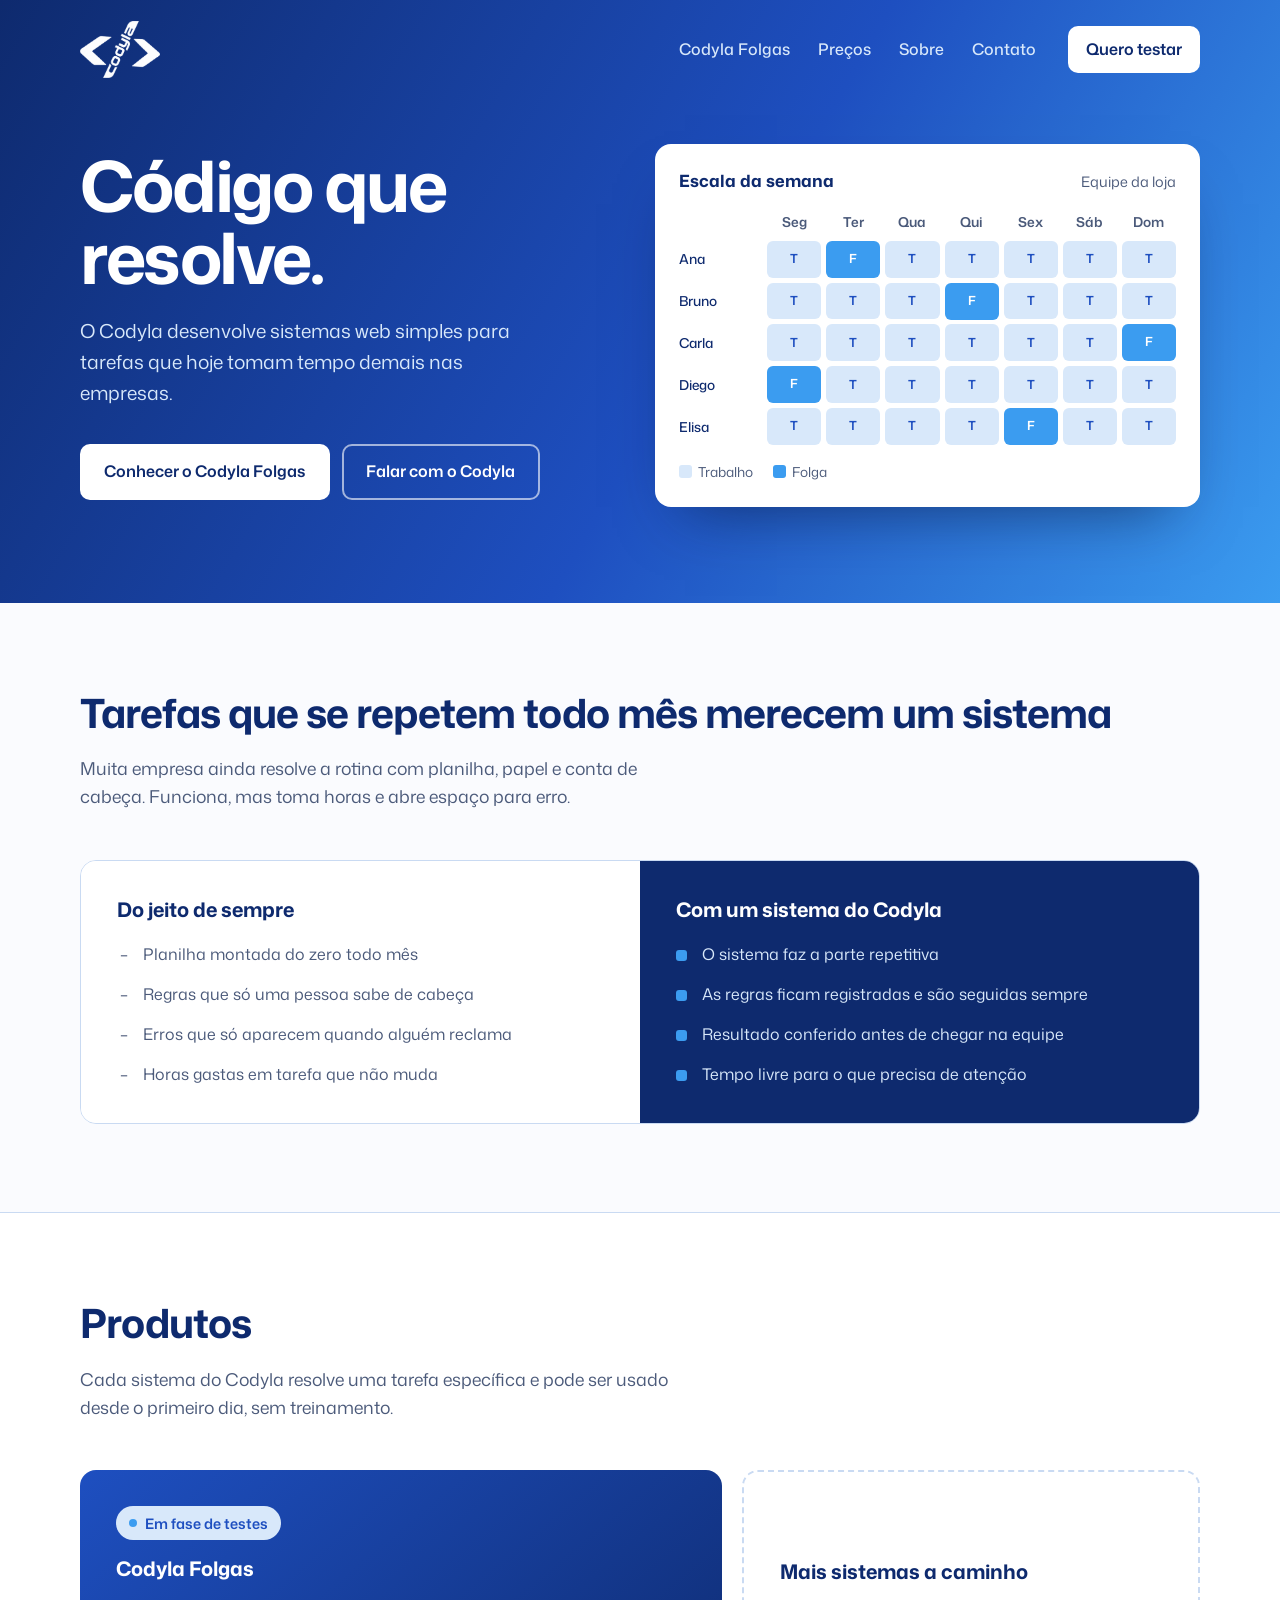
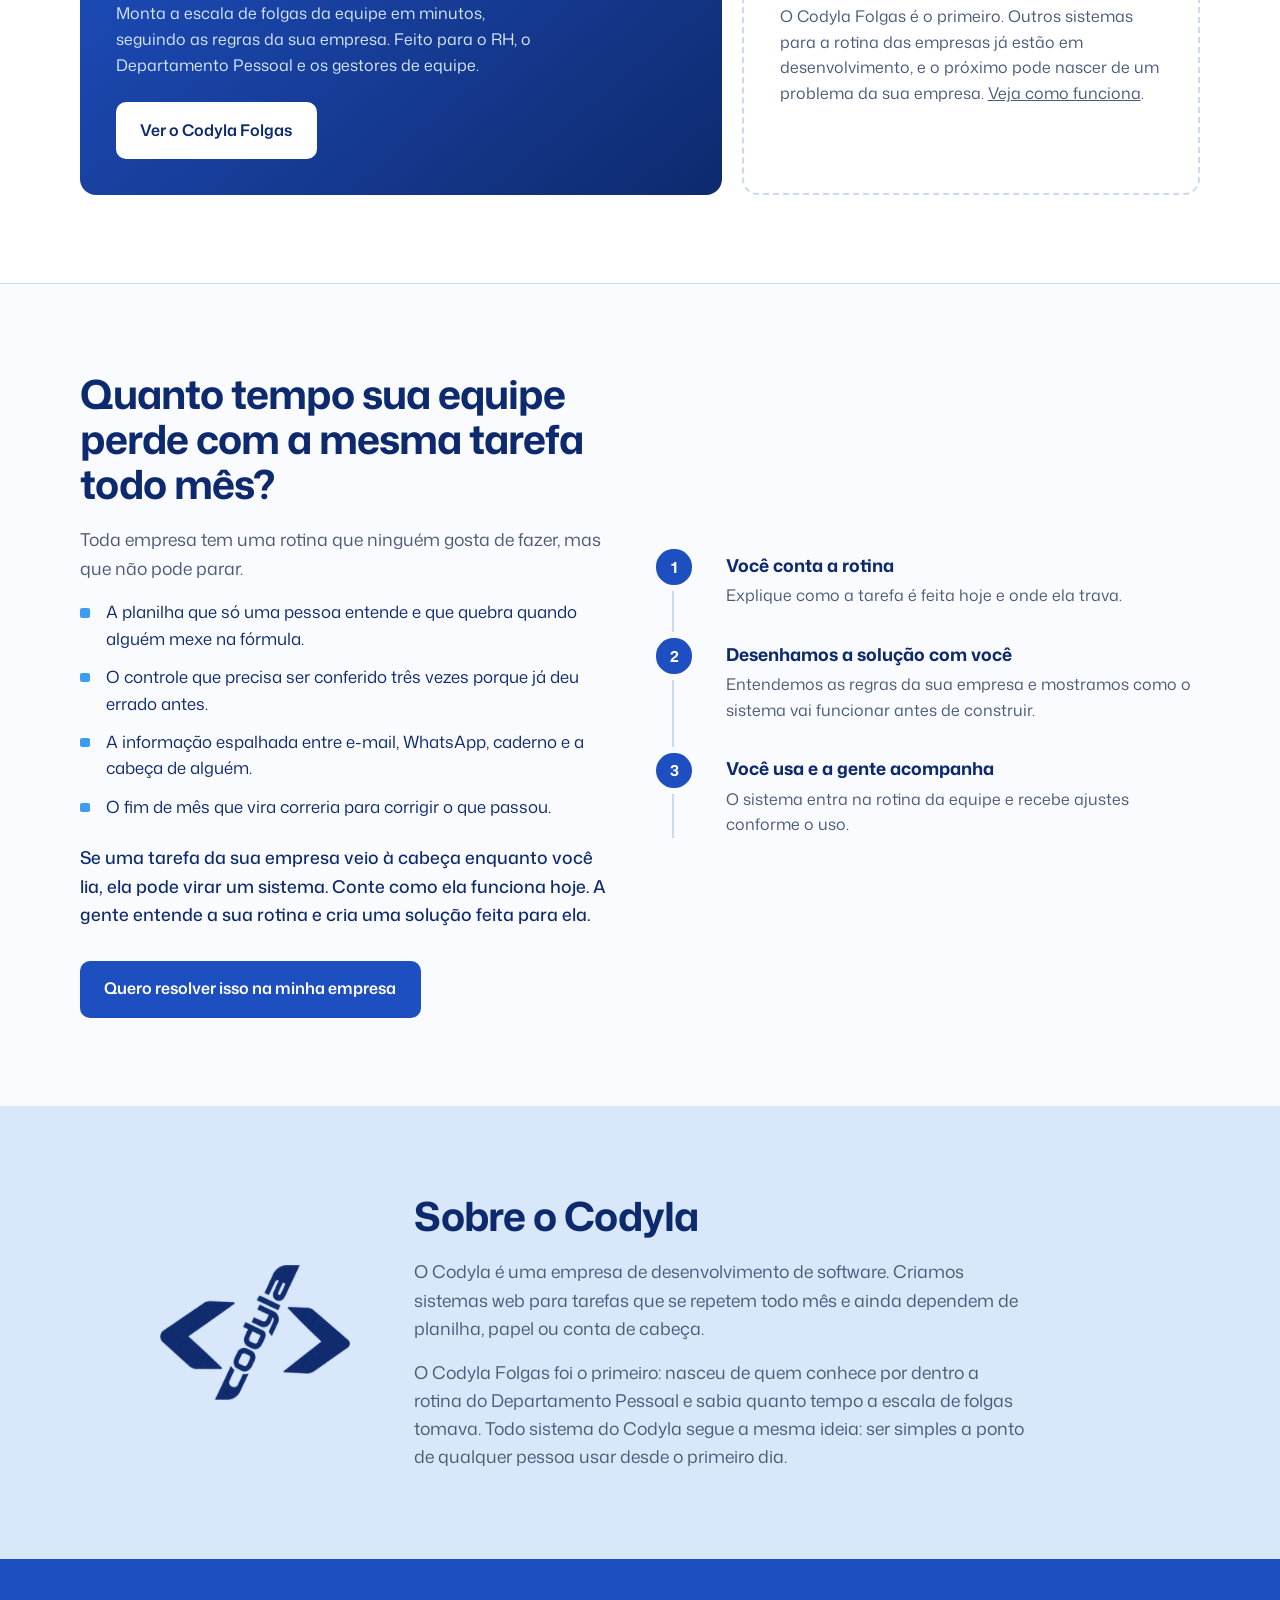
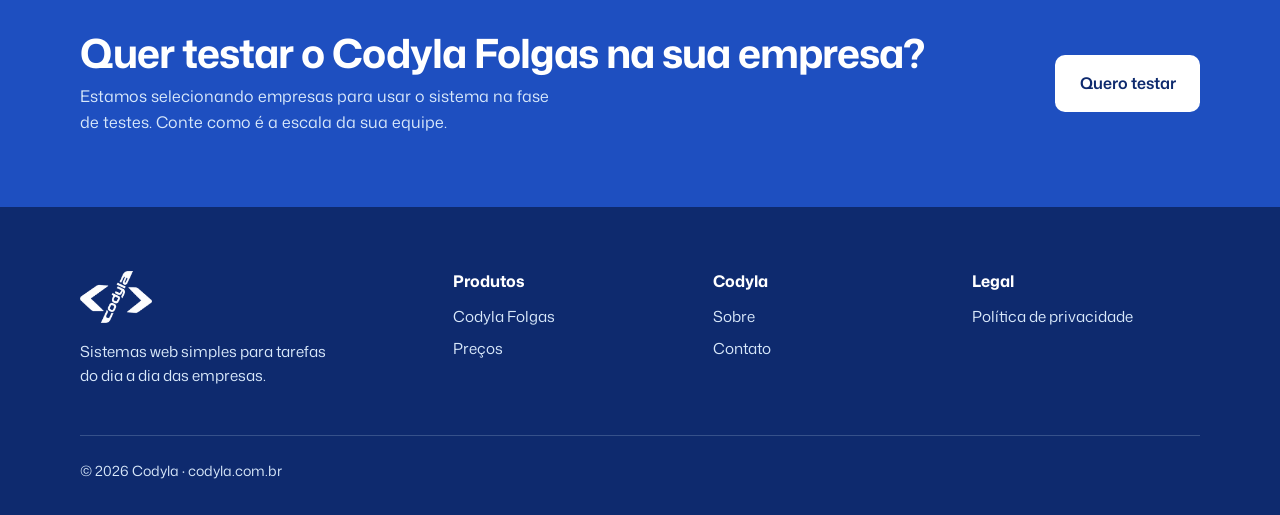
==== commit 0a4d47ad: "Preços no menu, sitemap e robots" ====
--- a/index.html
+++ b/index.html
@@ -22,6 +22,7 @@
       <nav aria-label="Principal">
         <ul class="menu">
           <li><a href="codyla-folgas.html">Codyla Folgas</a></li>
+          <li><a href="precos.html">Preços</a></li>
           <li><a href="index.html#sobre">Sobre</a></li>
           <li><a href="contato.html">Contato</a></li>
         </ul>
@@ -152,7 +153,10 @@
       </div>
       <div>
         <h3>Produtos</h3>
-        <ul><li><a href="codyla-folgas.html">Codyla Folgas</a></li></ul>
+        <ul>
+          <li><a href="codyla-folgas.html">Codyla Folgas</a></li>
+          <li><a href="precos.html">Preços</a></li>
+        </ul>
       </div>
       <div>
         <h3>Codyla</h3>
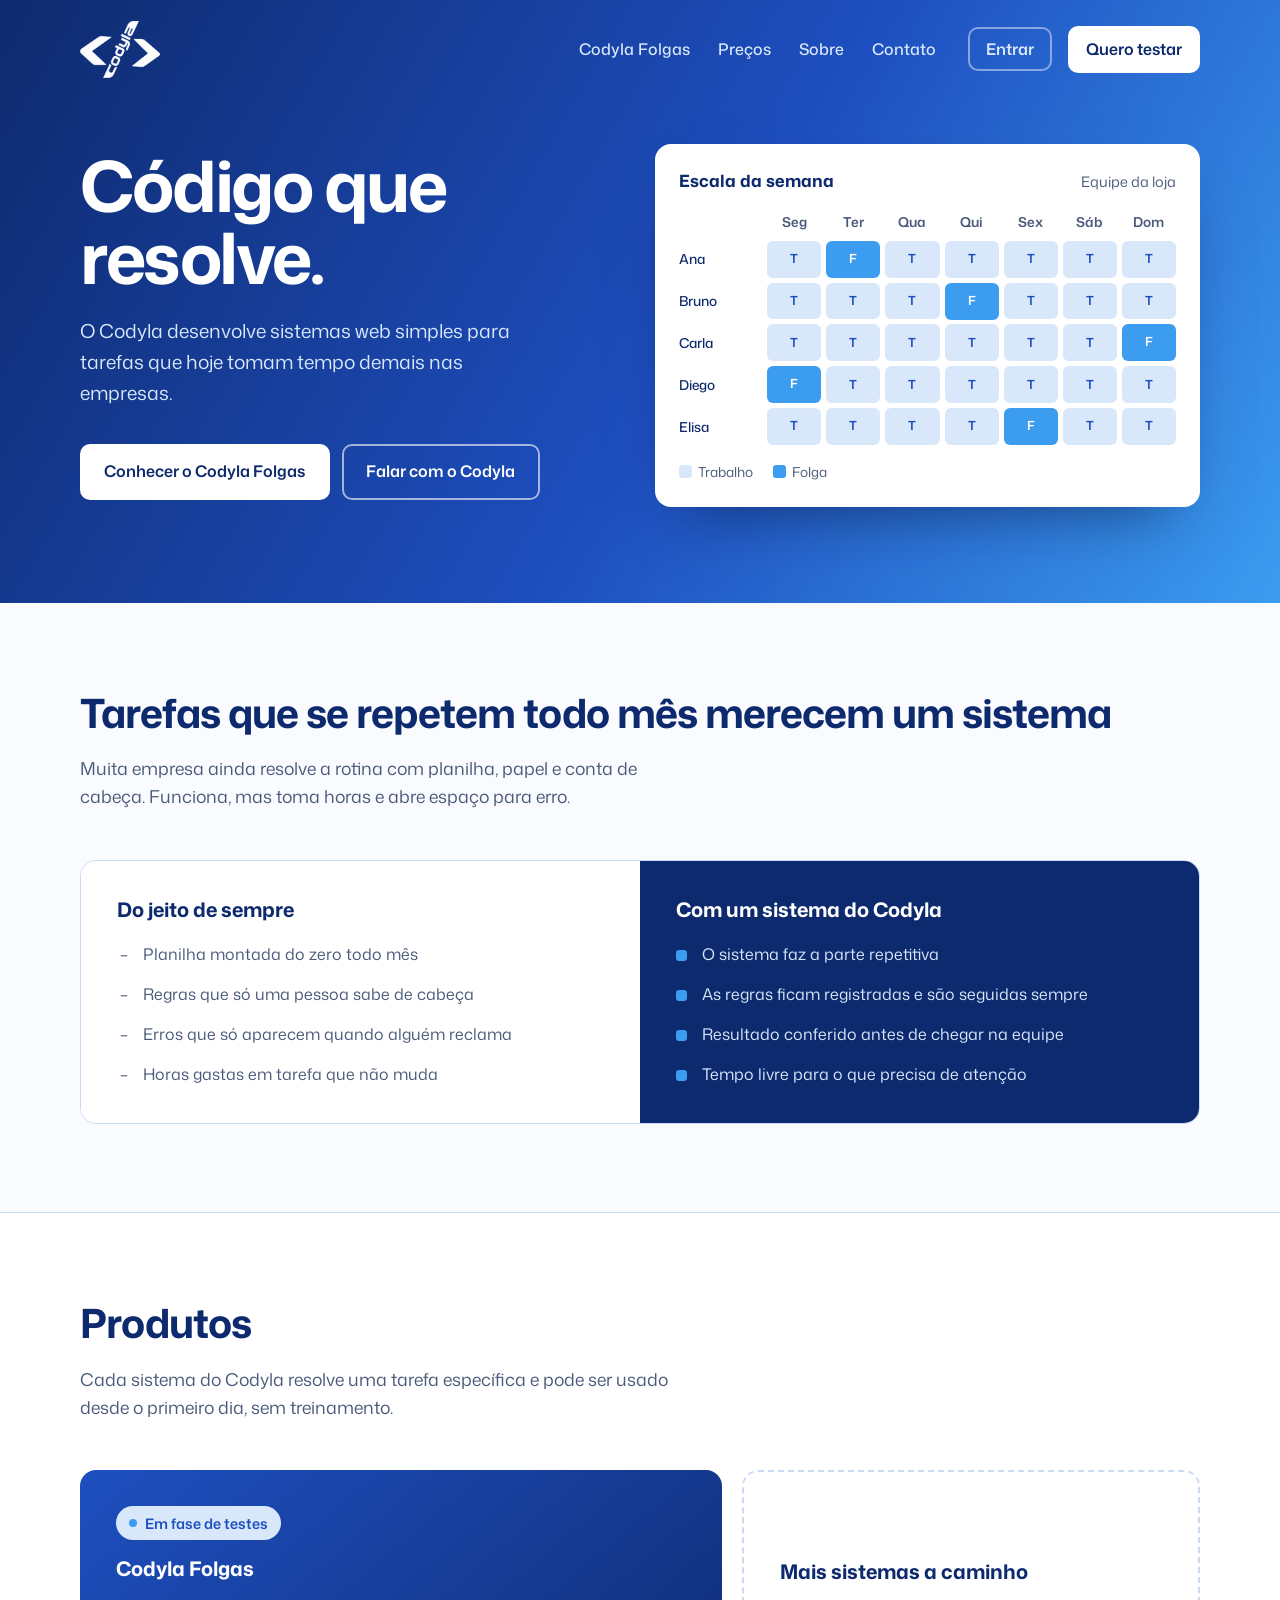
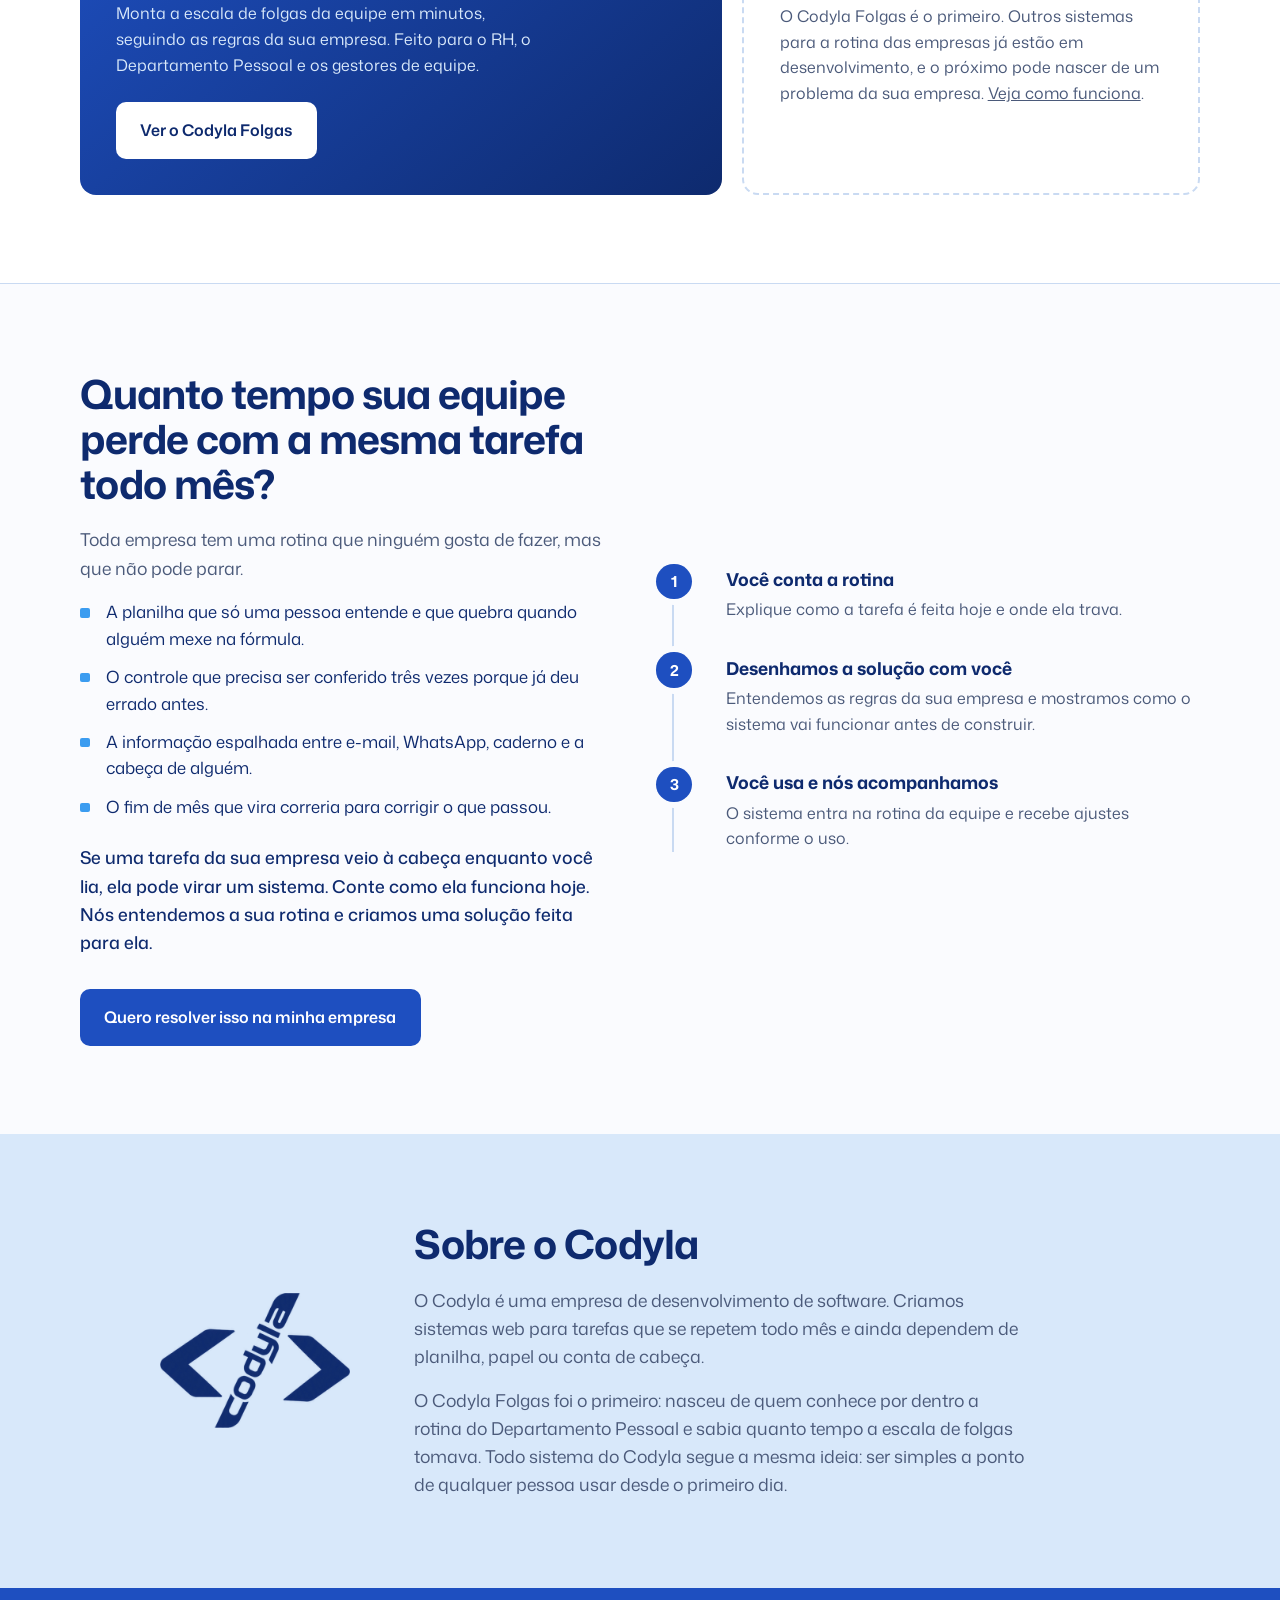
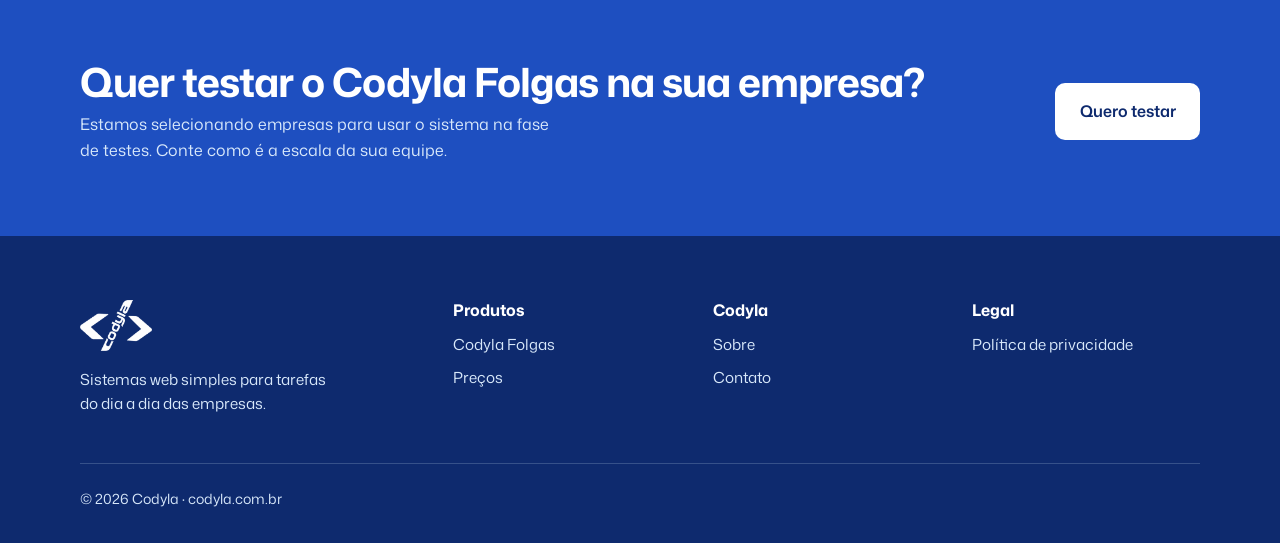
==== commit 3db97e70: "Preço de fundador, mínimo por plano e regras de pagamento e atraso" ====
--- a/index.html
+++ b/index.html
@@ -27,6 +27,7 @@
           <li><a href="contato.html">Contato</a></li>
         </ul>
       </nav>
+      <a class="link-entrar" href="https://app.codyla.com.br/login.html">Entrar</a>
       <a class="botao botao-claro botao-pequeno" href="contato.html?assunto=testar">Quero testar</a>
     </div>
   </div>
@@ -111,13 +112,13 @@
           <li>A informação espalhada entre e-mail, WhatsApp, caderno e a cabeça de alguém.</li>
           <li>O fim de mês que vira correria para corrigir o que passou.</li>
         </ul>
-        <p class="virada">Se uma tarefa da sua empresa veio à cabeça enquanto você lia, ela pode virar um sistema. Conte como ela funciona hoje. A gente entende a sua rotina e cria uma solução feita para ela.</p>
+        <p class="virada">Se uma tarefa da sua empresa veio à cabeça enquanto você lia, ela pode virar um sistema. Conte como ela funciona hoje. Nós entendemos a sua rotina e criamos uma solução feita para ela.</p>
         <a class="botao botao-escuro" href="contato.html?assunto=ideia">Quero resolver isso na minha empresa</a>
       </div>
       <ol class="etapas">
         <li><strong>Você conta a rotina</strong>Explique como a tarefa é feita hoje e onde ela trava.</li>
         <li><strong>Desenhamos a solução com você</strong>Entendemos as regras da sua empresa e mostramos como o sistema vai funcionar antes de construir.</li>
-        <li><strong>Você usa e a gente acompanha</strong>O sistema entra na rotina da equipe e recebe ajustes conforme o uso.</li>
+        <li><strong>Você usa e nós acompanhamos</strong>O sistema entra na rotina da equipe e recebe ajustes conforme o uso.</li>
       </ol>
     </div>
   </section>
--- a/css/estilo.css
+++ b/css/estilo.css
@@ -37,6 +37,8 @@
 .menu a{text-decoration:none;color:var(--gelo)}
 .menu a:hover,.menu a[aria-current="page"]{color:var(--branco)}
 .menu a[aria-current="page"]{text-decoration:underline;text-underline-offset:6px;text-decoration-thickness:2px}
+.link-entrar{color:var(--gelo);font-weight:600;text-decoration:none;border:2px solid rgba(255,255,255,.45);border-radius:var(--raio);padding:.45rem 1rem;margin-right:-1rem}
+.link-entrar:hover{color:var(--branco);border-color:var(--branco)}
 .botao-menu{display:none;background:none;border:2px solid rgba(255,255,255,.5);color:var(--branco);border-radius:8px;padding:.45rem .8rem;font:inherit;font-weight:600;cursor:pointer}
 
 /* ---------- Botões ---------- */
@@ -213,6 +215,7 @@
     background:var(--noite);padding:1.25rem;border-radius:12px;box-shadow:0 20px 40px -20px rgba(0,0,0,.5);
   }
   .navegacao.aberta{display:flex}
+  .link-entrar{text-align:center;margin-right:0}
   .menu{flex-direction:column;gap:.9rem}
 }
 @media (max-width:520px){
@@ -349,3 +352,22 @@
   .proposta-acoes .botao{flex:1 1 100%}
   .proximos-passos{padding:1.5rem}
 }
+
+/* Preços: "R$" pequeno ao lado do número; cartão e Pix lado a lado */
+.plano-preco strong .moeda{font-size:.42em;font-weight:600;vertical-align:.95em;margin-right:.18em;letter-spacing:0;opacity:.75}
+.opcoes-pagamento{display:grid;grid-template-columns:1fr 1fr;gap:.5rem;margin-top:.45rem}
+.opcao{display:block;border:1px solid var(--linha);border-radius:var(--raio);padding:.55rem .7rem;font-size:.82rem;line-height:1.35;color:var(--texto-suave)}
+.opcao small{display:block;font-size:.75rem;font-weight:600;text-transform:none;color:var(--texto-suave)}
+.opcao b{display:block;font-size:1.1rem;color:var(--texto);font-variant-numeric:tabular-nums}
+.opcao-pix{border-color:var(--vivo);background:#EAF3FD}
+.opcao-pix b,.opcao-pix{color:var(--royal)}
+.plano-destaque .opcao{border-color:rgba(255,255,255,.28);color:var(--gelo)}
+.plano-destaque .opcao small,.plano-destaque .opcao b{color:var(--branco)}
+.plano-destaque .opcao-pix{background:rgba(59,156,240,.22);border-color:var(--vivo)}
+.impl-preco .opcoes-pagamento{margin-top:0}
+.implantacao .opcao{color:var(--texto-suave)}
+.implantacao .opcao-pix{color:var(--royal)}
+.plano-normal{margin:.75rem 0 -.4rem;font-size:.85rem;color:var(--texto-suave)}
+.plano-normal s{text-decoration-thickness:1px}
+.plano-destaque .plano-normal{color:var(--gelo)}
+.plano-forma{display:block;margin-top:.15rem;font-size:.82rem}
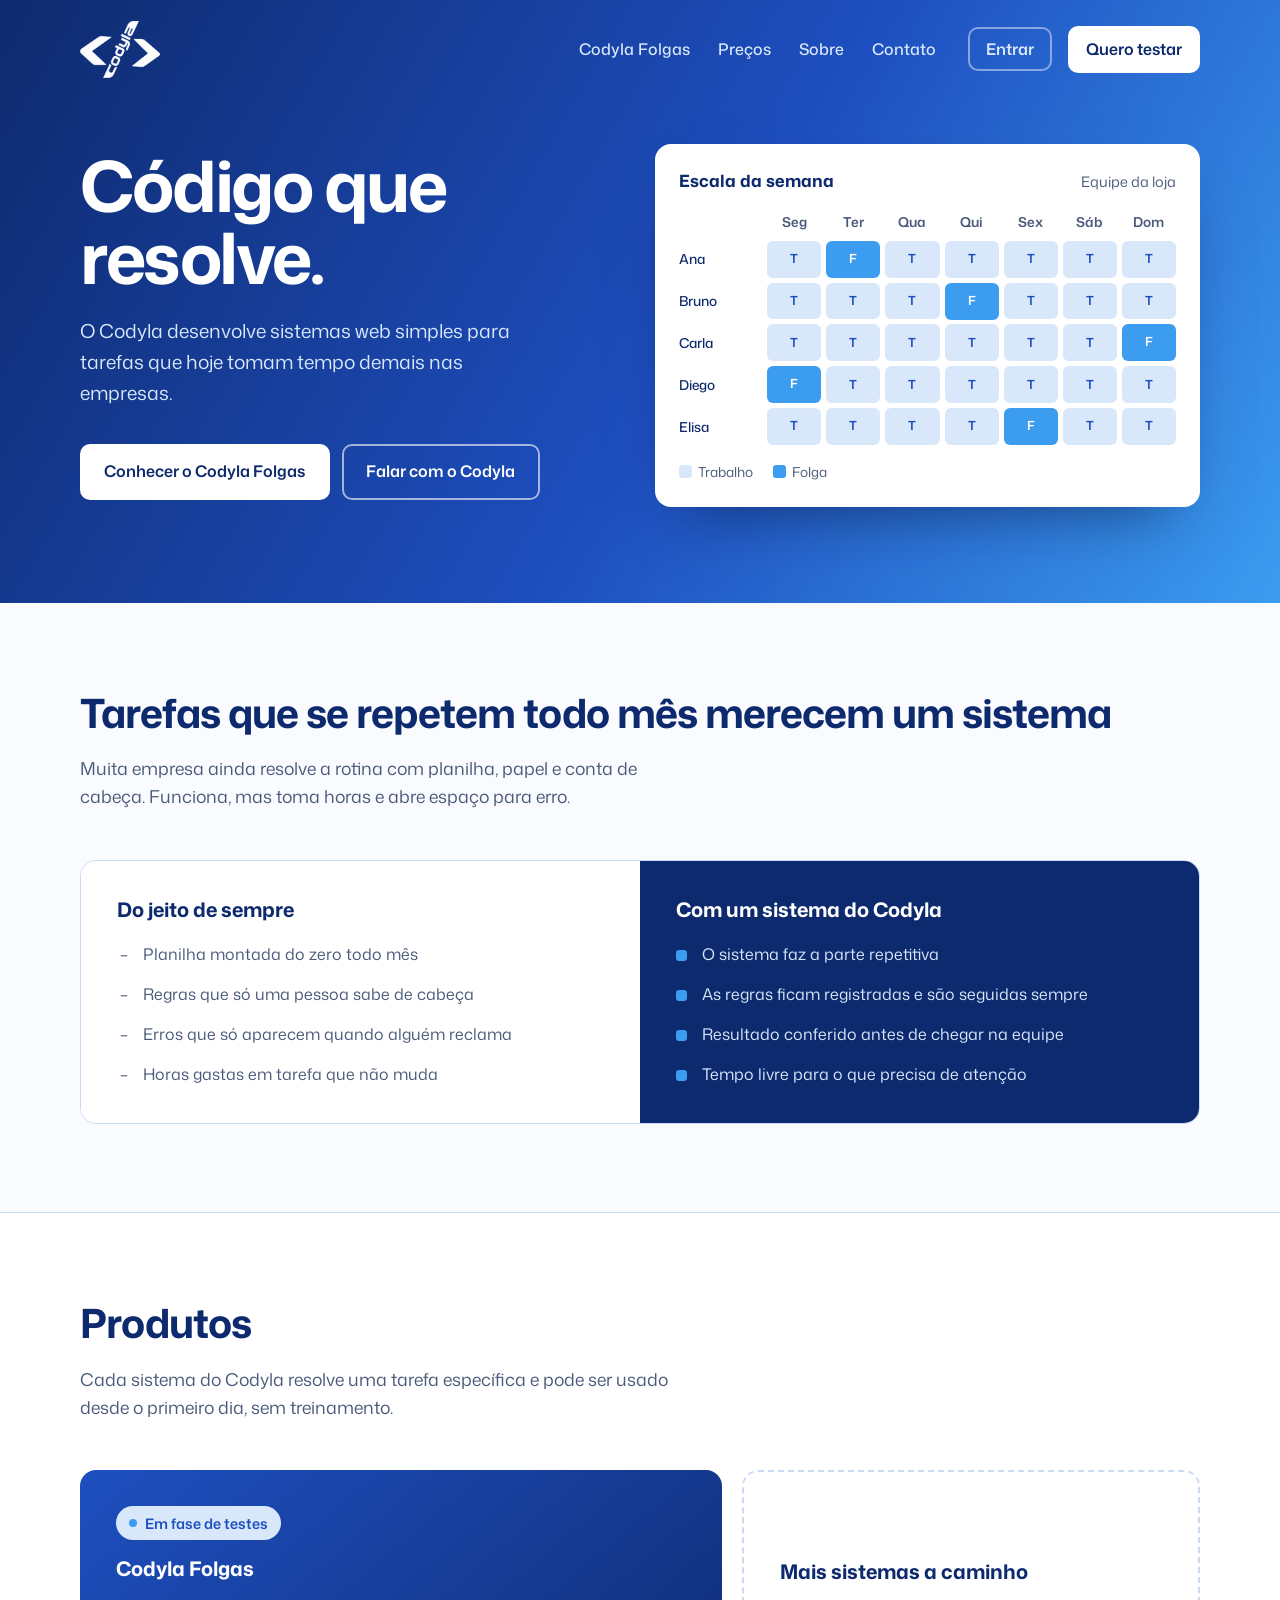
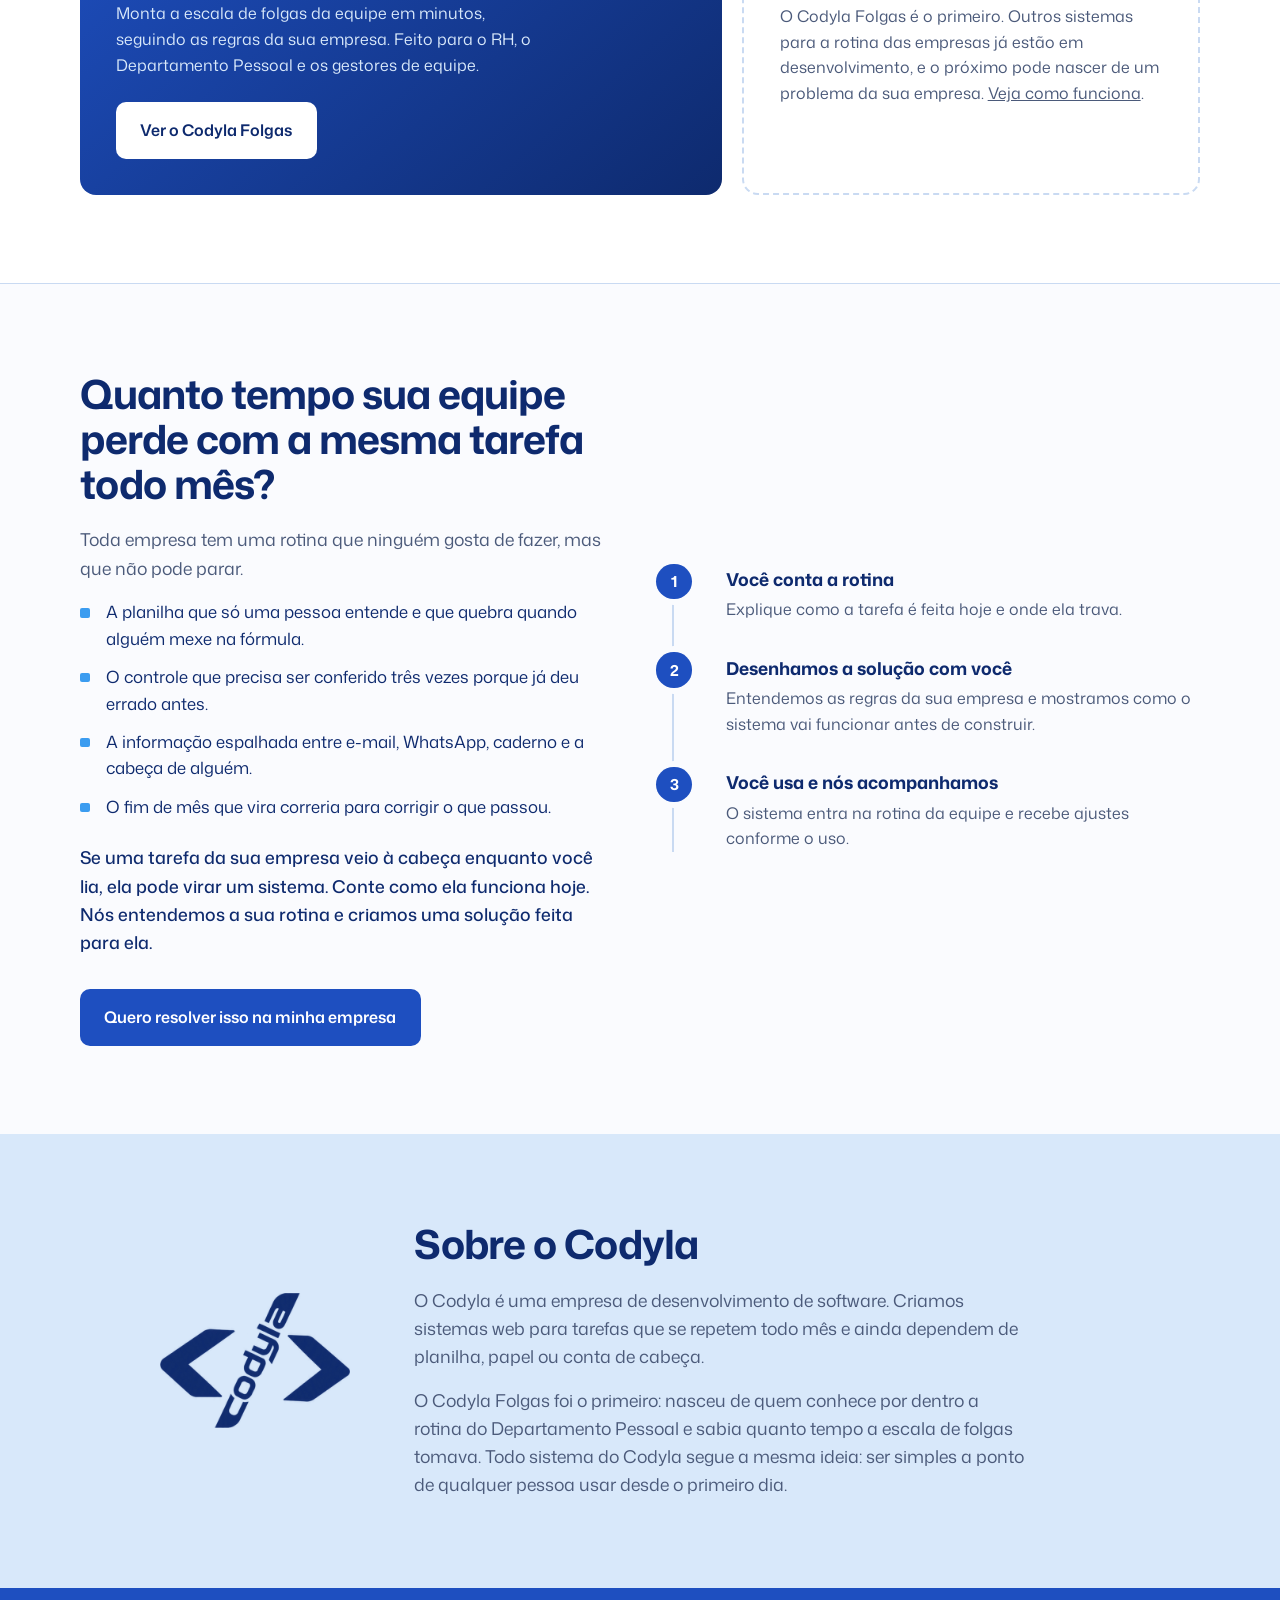
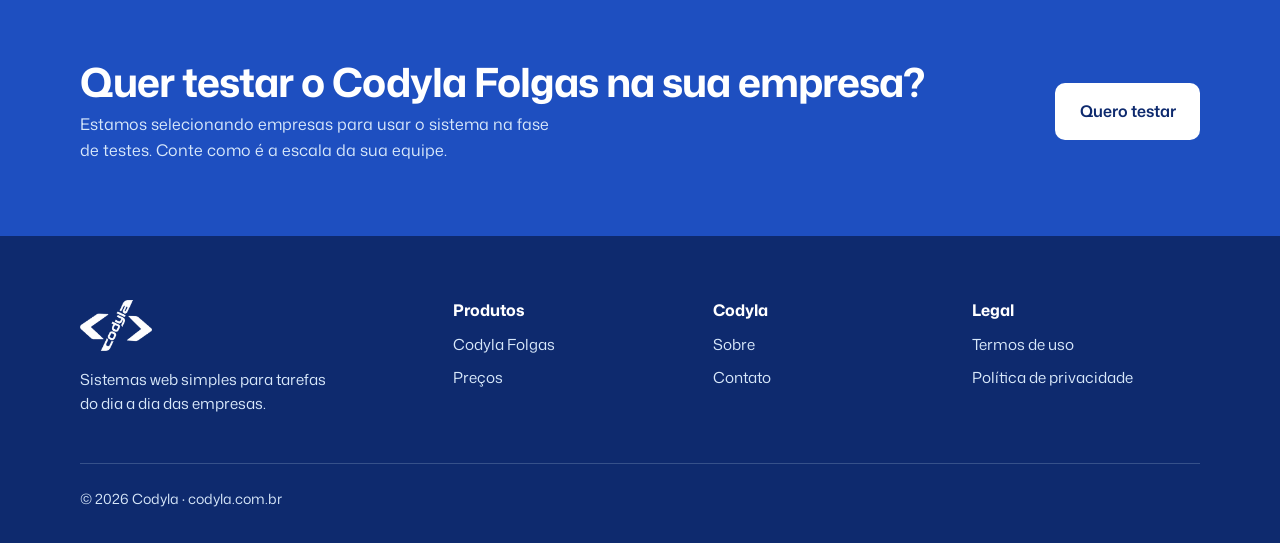
==== commit 0448d86b: "Termos de uso e política de privacidade do sistema" ====
--- a/index.html
+++ b/index.html
@@ -168,7 +168,10 @@
       </div>
       <div>
         <h3>Legal</h3>
-        <ul><li><a href="privacidade.html">Política de privacidade</a></li></ul>
+        <ul>
+          <li><a href="termos.html">Termos de uso</a></li>
+          <li><a href="privacidade.html">Política de privacidade</a></li>
+        </ul>
       </div>
     </div>
     <div class="rodape-base">© <span class="ano">2026</span> Codyla · codyla.com.br</div>
--- a/css/estilo.css
+++ b/css/estilo.css
@@ -186,6 +186,12 @@
 .texto-longo h2{font-size:1.4rem;margin:2.25rem 0 .6rem}
 .texto-longo p,.texto-longo li{color:var(--texto-suave);margin-bottom:.8rem}
 .texto-longo ul{padding-left:1.25rem}
+.texto-longo h3{font-size:1.1rem;margin:1.6rem 0 .5rem}
+.texto-longo a{color:var(--royal)}
+.tabela-rolagem{overflow-x:auto;margin:0 0 1rem}
+.texto-longo table{width:100%;border-collapse:collapse;font-size:.92rem;min-width:520px}
+.texto-longo th,.texto-longo td{text-align:left;vertical-align:top;padding:.55rem .7rem;border-bottom:1px solid var(--linha);color:var(--texto-suave)}
+.texto-longo th{color:var(--texto);font-weight:600;border-bottom-width:2px}
 
 /* ---------- Rodapé ---------- */
 footer{background:var(--noite);color:var(--gelo);padding:4rem 0 2rem;font-size:.95rem}
@@ -371,3 +377,4 @@
 .plano-normal s{text-decoration-thickness:1px}
 .plano-destaque .plano-normal{color:var(--gelo)}
 .plano-forma{display:block;margin-top:.15rem;font-size:.82rem}
+.em-breve-produto{margin-top:1.25rem;display:inline-block;border:1px dashed var(--vivo);border-radius:var(--raio);padding:.6rem 1rem;color:var(--royal);font-size:.95rem}
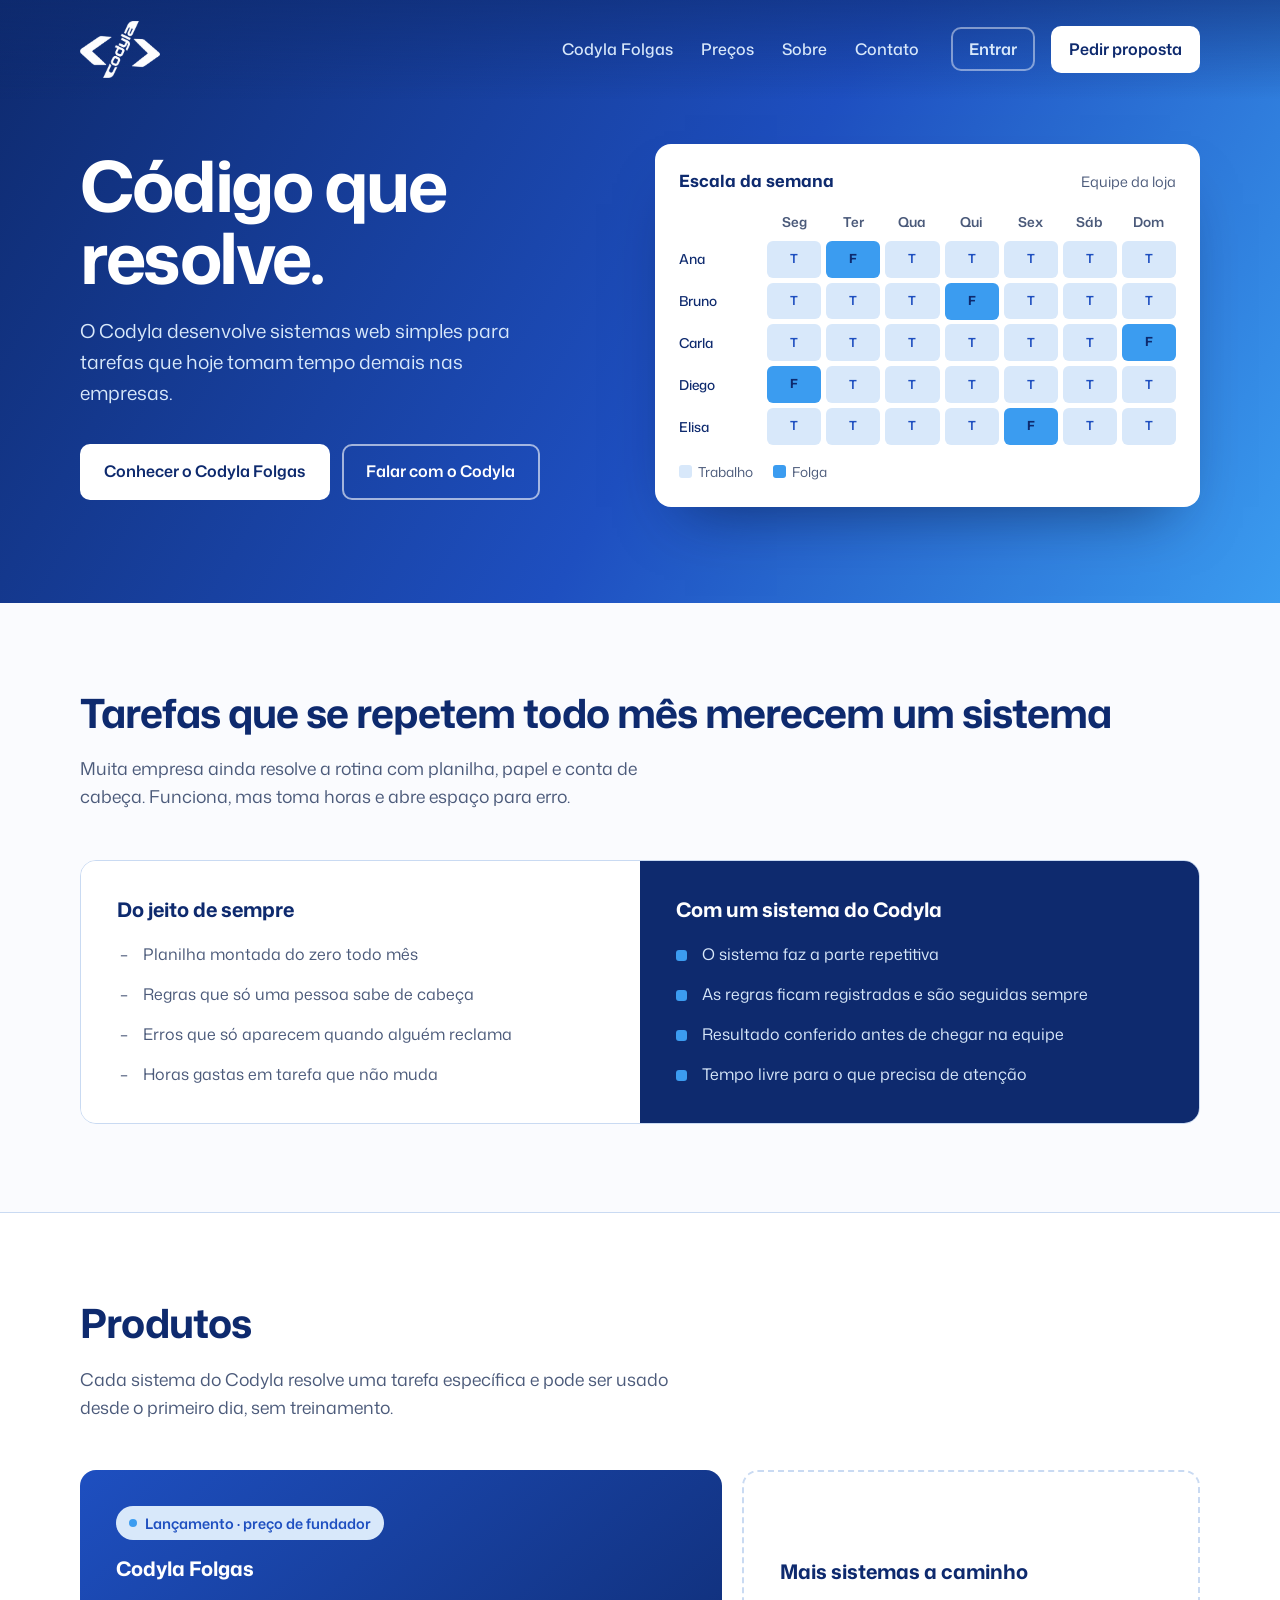
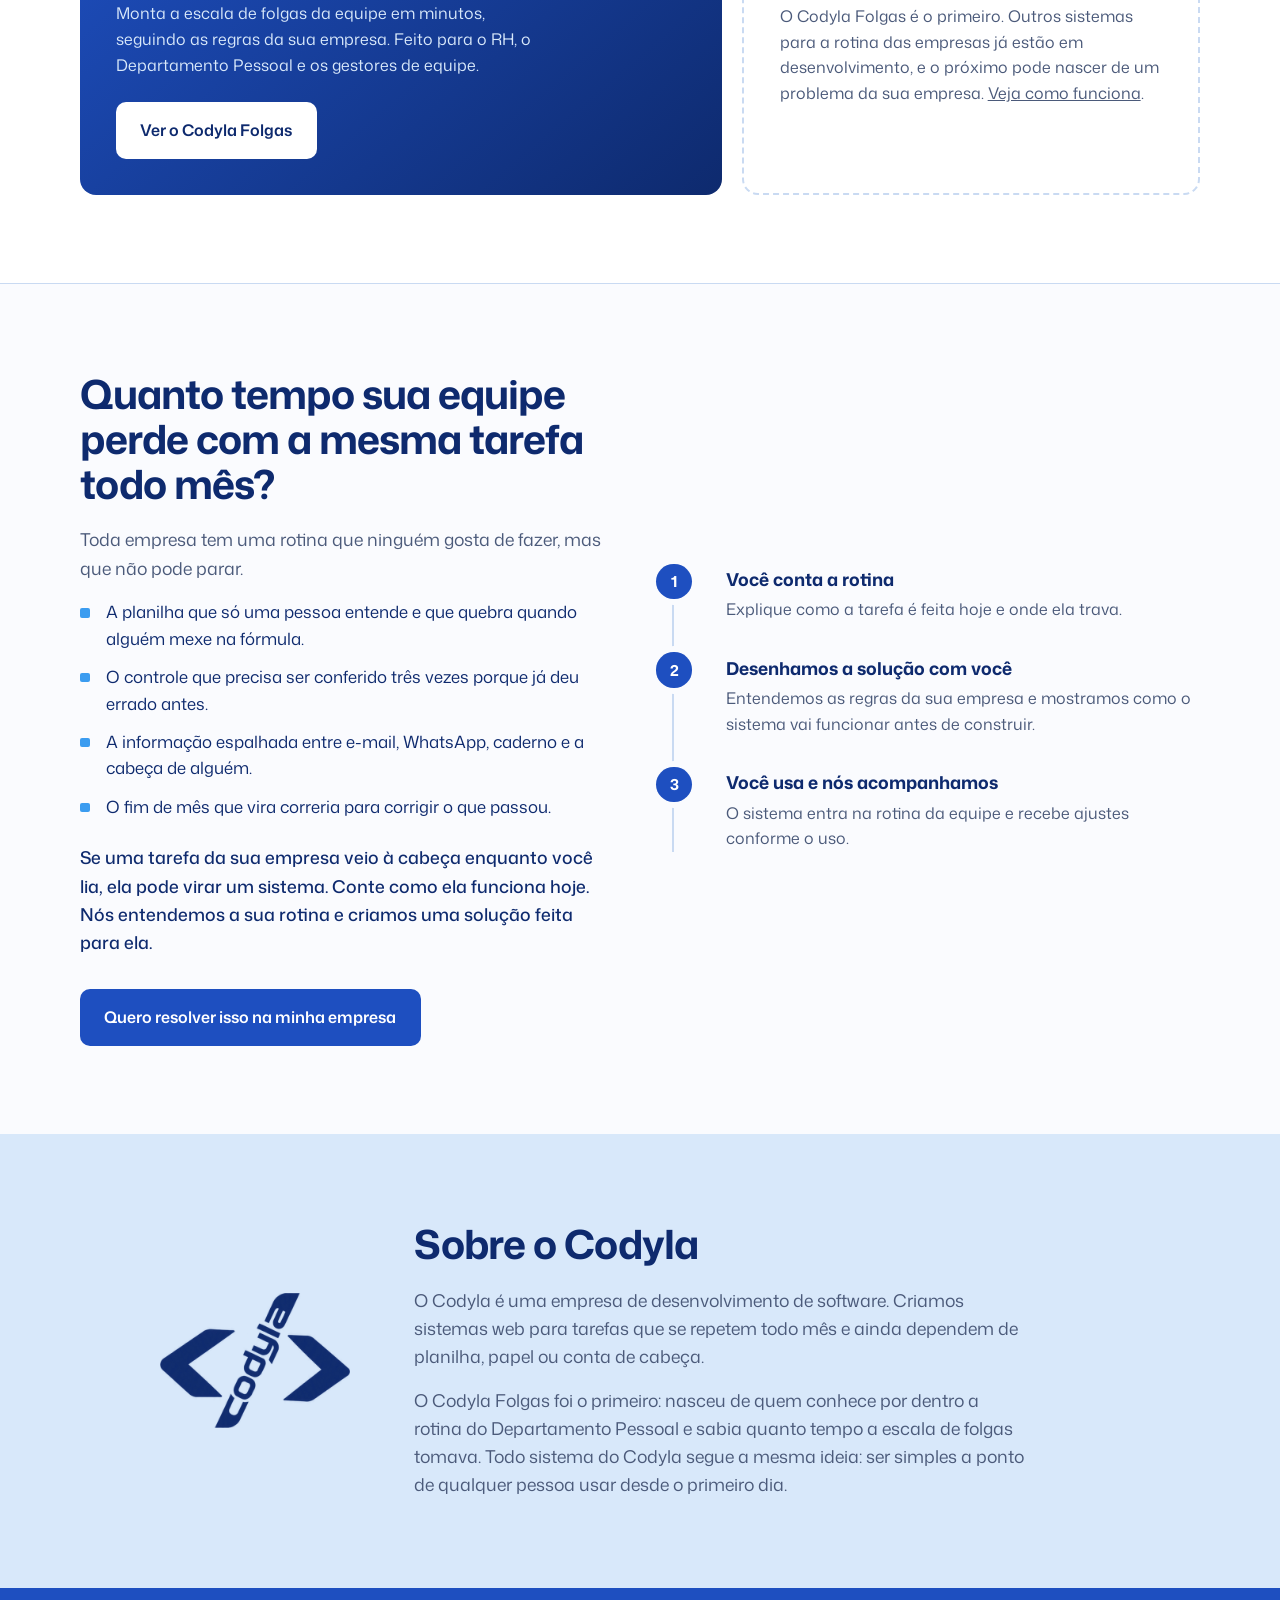
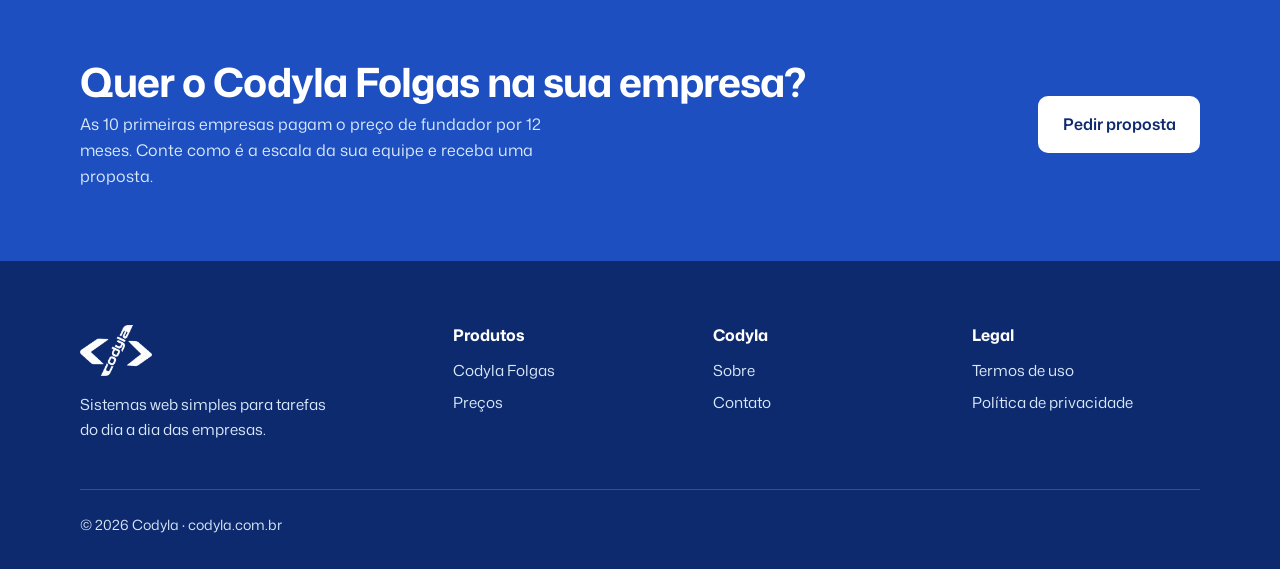
==== commit 0bffb649: "Lançamento: pedir proposta, termos com regras de pagamento, o Codyla, imagem de compartilhamento e a" ====
--- a/index.html
+++ b/index.html
@@ -7,6 +7,14 @@
 <meta name="description" content="O Codyla desenvolve sistemas web simples para resolver tarefas do dia a dia das empresas. Conheça o Codyla Folgas, o montador de escala de folgas.">
 <meta property="og:title" content="Codyla · Código que resolve">
 <meta property="og:description" content="O Codyla desenvolve sistemas web simples para resolver tarefas do dia a dia das empresas. Conheça o Codyla Folgas, o montador de escala de folgas.">
+<link rel="canonical" href="https://codyla.com.br/">
+<meta property="og:type" content="website">
+<meta property="og:url" content="https://codyla.com.br/">
+<meta property="og:image" content="https://codyla.com.br/img/compartilhar.jpg">
+<meta property="og:image:width" content="1200">
+<meta property="og:image:height" content="630">
+<meta property="og:locale" content="pt_BR">
+<meta name="twitter:card" content="summary_large_image">
 <link rel="icon" type="image/png" href="img/favicon.png">
 <link rel="apple-touch-icon" href="img/apple-touch-icon.png">
 <link rel="preload" href="fonts/mona-sans.woff2" as="font" type="font/woff2" crossorigin>
@@ -28,7 +36,7 @@
         </ul>
       </nav>
       <a class="link-entrar" href="https://app.codyla.com.br/login.html">Entrar</a>
-      <a class="botao botao-claro botao-pequeno" href="contato.html?assunto=testar">Quero testar</a>
+      <a class="botao botao-claro botao-pequeno" href="contato.html?assunto=proposta">Pedir proposta</a>
     </div>
   </div>
 </header>
@@ -46,7 +54,7 @@
       </div>
       <figure class="escala" aria-label="Exemplo de escala de folgas montada pelo Codyla Folgas">
         <div class="escala-cab"><strong>Escala da semana</strong><span>Equipe da loja</span></div>
-        <div class="grade" id="grade"></div>
+        <div class="grade" id="grade" aria-hidden="true"></div>
         <figcaption class="escala-legenda">
           <span><i style="background:var(--gelo)"></i>Trabalho</span>
           <span><i style="background:var(--vivo)"></i>Folga</span>
@@ -88,7 +96,7 @@
       <p class="intro">Cada sistema do Codyla resolve uma tarefa específica e pode ser usado desde o primeiro dia, sem treinamento.</p>
       <div class="produtos">
         <article class="produto produto-destaque">
-          <span class="status">Em fase de testes</span>
+          <span class="status">Lançamento · preço de fundador</span>
           <h3>Codyla Folgas</h3>
           <p>Monta a escala de folgas da equipe em minutos, seguindo as regras da sua empresa. Feito para o RH, o Departamento Pessoal e os gestores de equipe.</p>
           <a class="botao botao-claro" href="codyla-folgas.html">Ver o Codyla Folgas</a>
@@ -137,10 +145,10 @@
   <section class="chamada" aria-labelledby="titulo-chamada">
     <div class="container">
       <div>
-        <h2 id="titulo-chamada">Quer testar o Codyla Folgas na sua empresa?</h2>
-        <p>Estamos selecionando empresas para usar o sistema na fase de testes. Conte como é a escala da sua equipe.</p>
+        <h2 id="titulo-chamada">Quer o Codyla Folgas na sua empresa?</h2>
+        <p>As 10 primeiras empresas pagam o preço de fundador por 12 meses. Conte como é a escala da sua equipe e receba uma proposta.</p>
       </div>
-      <a class="botao botao-claro" href="contato.html?assunto=testar">Quero testar</a>
+      <a class="botao botao-claro" href="contato.html?assunto=proposta">Pedir proposta</a>
     </div>
   </section>
 </main>
--- a/css/estilo.css
+++ b/css/estilo.css
@@ -25,11 +25,13 @@
 }
 img{display:block;max-width:100%;height:auto}
 a{color:inherit}
-:focus-visible{outline:3px solid var(--vivo);outline-offset:3px;border-radius:4px}
+:focus-visible{outline:3px solid var(--royal);outline-offset:3px;border-radius:4px}
+/* Em fundo azul escuro, o contorno do foco fica branco */
+.topo :focus-visible,.abertura :focus-visible,.chamada :focus-visible,.produto-destaque :focus-visible,.plano-destaque :focus-visible,footer :focus-visible{outline-color:var(--branco)}
 .container{width:min(1120px,100% - 2.5rem);margin-inline:auto}
 
 /* ---------- Cabeçalho ---------- */
-.topo{position:absolute;inset:0 0 auto;z-index:10;padding:1.3rem 0}
+.topo{position:absolute;inset:0 0 auto;z-index:10;padding:1.3rem 0;background:linear-gradient(180deg,rgba(14,42,110,.55),rgba(14,42,110,0))}
 .topo .container{display:flex;align-items:center;justify-content:space-between;gap:1rem}
 .topo .logo img{width:80px}
 .navegacao{display:flex;align-items:center;gap:2rem}
@@ -80,7 +82,7 @@
 .grade .dia{text-align:center;color:var(--texto-suave);font-weight:600;padding-bottom:.2rem}
 .grade .nome{display:flex;align-items:center;font-weight:500;white-space:nowrap;overflow:hidden;text-overflow:ellipsis}
 .celula{height:2.3rem;border-radius:6px;background:var(--gelo);display:grid;place-items:center;font-weight:600;font-size:.78rem;color:var(--royal)}
-.celula.folga{background:var(--vivo);color:var(--branco)}
+.celula.folga{background:var(--vivo);color:var(--noite);font-weight:700}
 .escala-legenda{display:flex;gap:1.25rem;margin-top:1rem;font-size:.85rem;color:var(--texto-suave)}
 .escala-legenda i{display:inline-block;width:.8rem;height:.8rem;border-radius:3px;margin-right:.4rem;vertical-align:-1px}
 @media (prefers-reduced-motion:no-preference){
@@ -174,7 +176,7 @@
   font:inherit;font-weight:400;padding:.75rem .9rem;border:1.5px solid var(--linha);border-radius:var(--raio);
   background:var(--fundo);color:var(--texto);width:100%;
 }
-input:focus,textarea:focus,select:focus{border-color:var(--royal);outline:none;box-shadow:0 0 0 3px var(--gelo)}
+input:not([type=range]):not([type=radio]):not([type=checkbox]):focus,textarea:focus,select:focus{border-color:var(--royal);outline:none;box-shadow:0 0 0 3px var(--gelo)}
 textarea{min-height:7rem;resize:vertical}
 .aceite{display:flex;gap:.6rem;align-items:flex-start;font-weight:400;font-size:.92rem;color:var(--texto-suave)}
 .aceite input{width:auto;margin-top:.3rem;accent-color:var(--royal)}
@@ -362,6 +364,8 @@
 /* Preços: "R$" pequeno ao lado do número; cartão e Pix lado a lado */
 .plano-preco strong .moeda{font-size:.42em;font-weight:600;vertical-align:.95em;margin-right:.18em;letter-spacing:0;opacity:.75}
 .opcoes-pagamento{display:grid;grid-template-columns:1fr 1fr;gap:.5rem;margin-top:.45rem}
+@media (max-width:520px){.plano{padding:1.4rem}}
+@media (max-width:400px){.opcoes-pagamento{grid-template-columns:1fr}}
 .opcao{display:block;border:1px solid var(--linha);border-radius:var(--raio);padding:.55rem .7rem;font-size:.82rem;line-height:1.35;color:var(--texto-suave)}
 .opcao small{display:block;font-size:.75rem;font-weight:600;text-transform:none;color:var(--texto-suave)}
 .opcao b{display:block;font-size:1.1rem;color:var(--texto);font-variant-numeric:tabular-nums}
